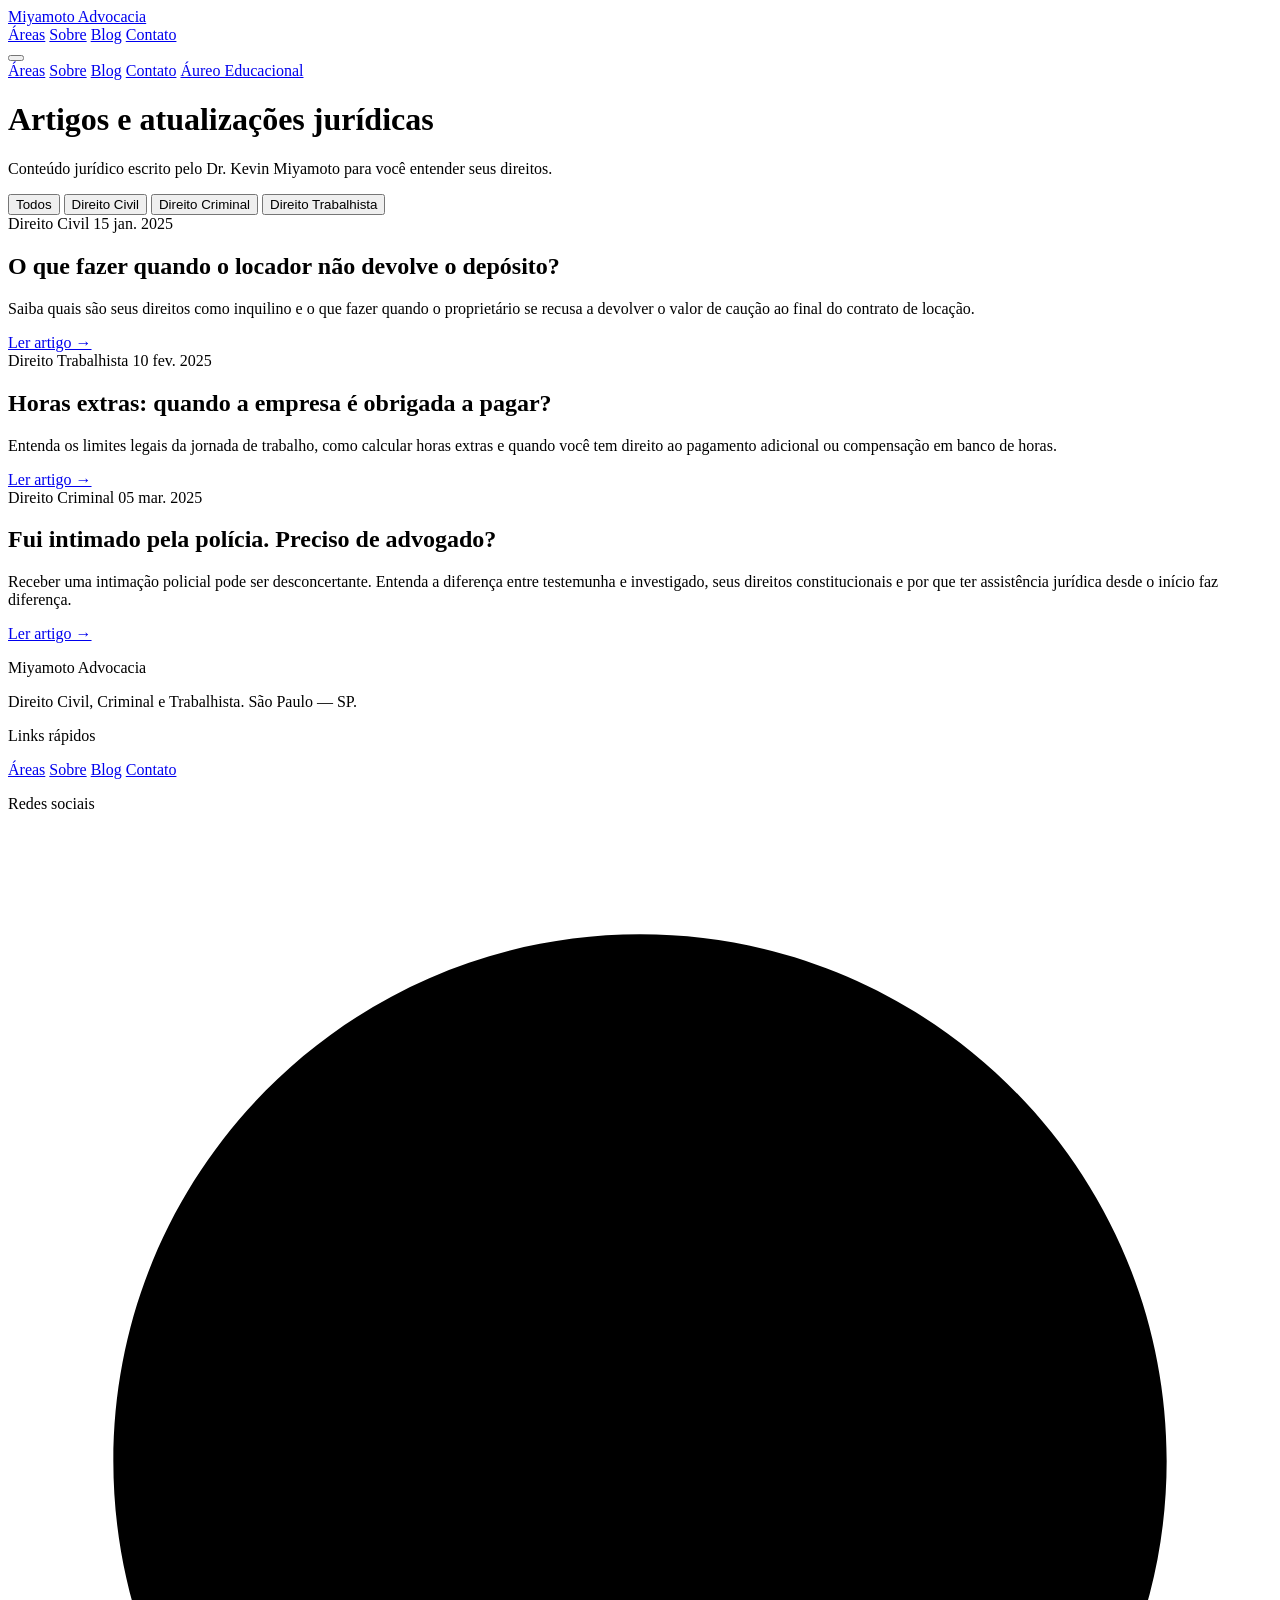
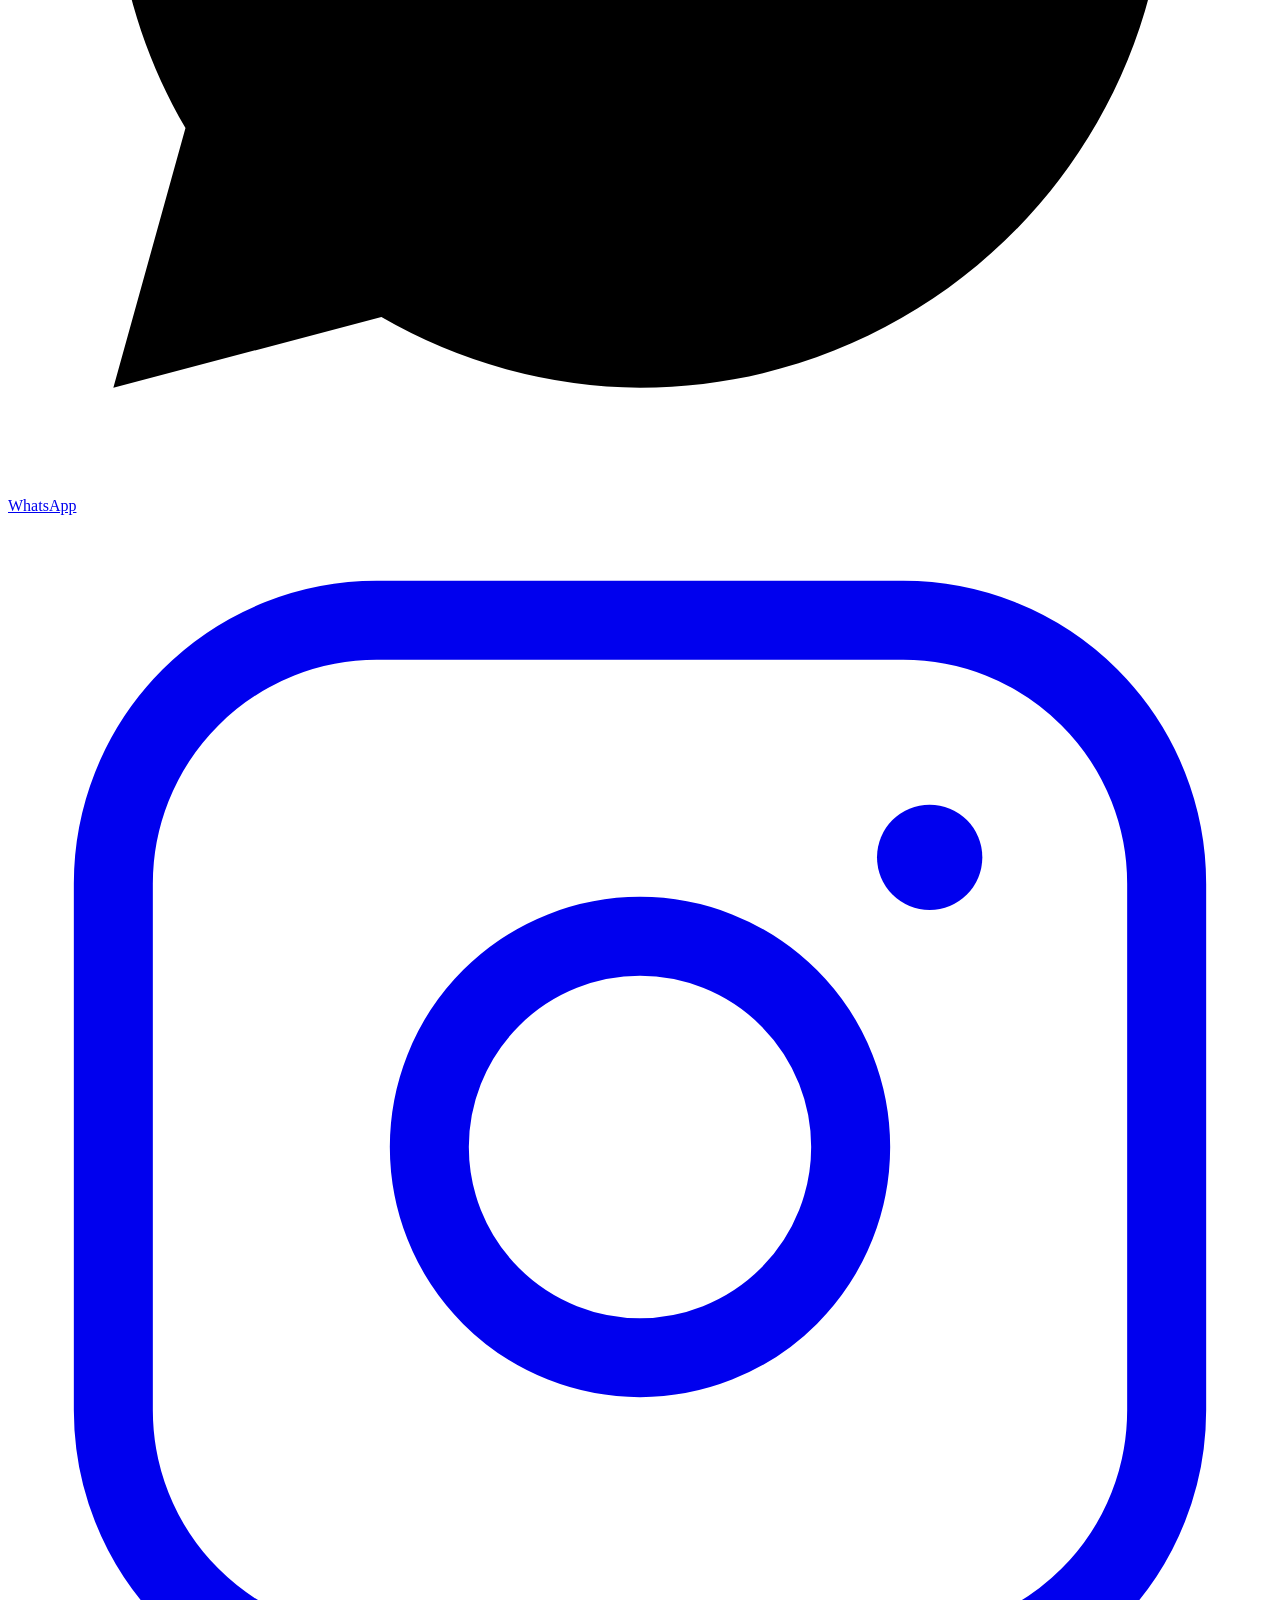
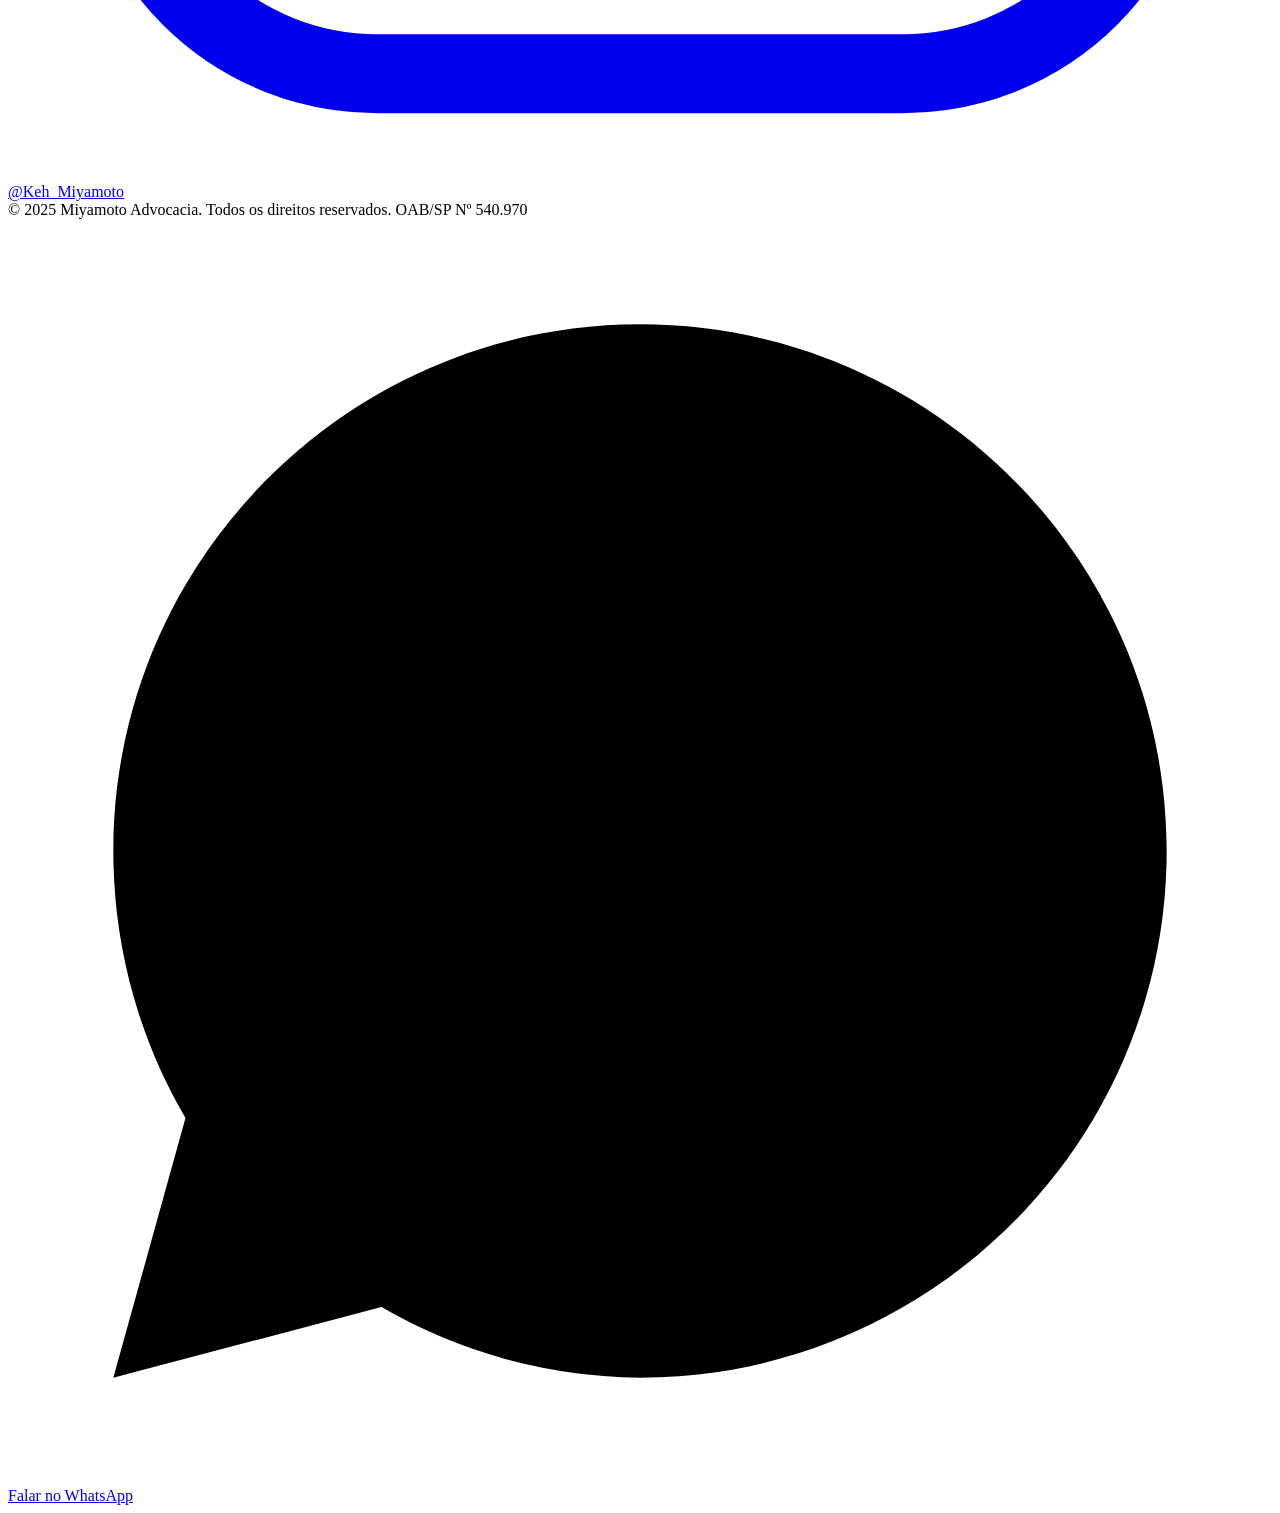
==== blog/index.html @ d42edb62 "Update index.html" ====
﻿<!DOCTYPE html>
<html lang="pt-BR">
<head>
  <meta charset="UTF-8">
  <meta name="viewport" content="width=device-width, initial-scale=1.0">
  <meta name="description" content="Artigos sobre Direito Civil, Criminal e Trabalhista escritos pelo Dr. Kevin Miyamoto.">
  <title>Blog Jurídico — Miyamoto Advocacia</title>
  <link href="https://fonts.googleapis.com/css2?family=Gloock&family=Work+Sans:wght@300;400;500&family=Poiret+One&display=swap" rel="stylesheet">
  <link rel="stylesheet" href="../css/reset.css">
  <link rel="stylesheet" href="../css/variables.css">
  <link rel="stylesheet" href="../css/base.css">
  <link rel="stylesheet" href="../css/advocacia.css">
</head>
<body>

  <nav class="nav" role="navigation" aria-label="Navegação principal">
    <div class="nav__inner">
      <a href="../index.html" class="nav__logo-text">Miyamoto Advocacia</a>
      <div class="nav__links" role="menubar">
        <a href="../index.html#areas"   class="nav__link">Áreas</a>
        <a href="../index.html#sobre"   class="nav__link">Sobre</a>
        <a href="index.html"           class="nav__link">Blog</a>
        <a href="../index.html#contato" class="nav__link">Contato</a>
      </div>
      <div class="nav__right">
        
        <button class="nav__burger" aria-label="Abrir menu" aria-expanded="false" aria-controls="mobile-menu">
          <span class="nav__burger-line"></span>
          <span class="nav__burger-line"></span>
          <span class="nav__burger-line"></span>
        </button>
      </div>
    </div>
  </nav>
  <div class="nav__mobile" id="mobile-menu">
    <a href="../index.html#areas"   class="nav__mobile-link">Áreas</a>
    <a href="../index.html#sobre"   class="nav__mobile-link">Sobre</a>
    <a href="index.html"           class="nav__mobile-link">Blog</a>
    <a href="../index.html#contato" class="nav__mobile-link">Contato</a>
    <a href="../aureo/index.html" class="btn-primary nav__mobile-cta">Áureo Educacional</a>
  </div>

  <div class="nav-spacer"></div>

  <div class="blog-page-hero">
    <div class="container">
      <h1 class="blog-page-hero__title">Artigos e atualizações jurídicas</h1>
      <p class="blog-page-hero__sub">Conteúdo jurídico escrito pelo Dr. Kevin Miyamoto para você entender seus direitos.</p>
    </div>
  </div>

  <section class="blog-page">
    <div class="container">
      <div class="blog-filters" role="group" aria-label="Filtrar artigos por área">
        <button class="blog-filter active" data-filter="todos" onclick="filterBlog(this,'todos')">Todos</button>
        <button class="blog-filter" data-filter="civil" onclick="filterBlog(this,'civil')">Direito Civil</button>
        <button class="blog-filter" data-filter="criminal" onclick="filterBlog(this,'criminal')">Direito Criminal</button>
        <button class="blog-filter" data-filter="trabalhista" onclick="filterBlog(this,'trabalhista')">Direito Trabalhista</button>
      </div>

      <div class="blog__grid" id="blog-grid">

        <article class="blog-card" data-category="civil">
          <div class="blog-card__meta">
            <span class="blog-card__tag">Direito Civil</span>
            <time class="blog-card__date" datetime="2025-01-15">15 jan. 2025</time>
          </div>
          <h2 class="blog-card__title">O que fazer quando o locador não devolve o depósito?</h2>
          <p class="blog-card__excerpt">Saiba quais são seus direitos como inquilino e o que fazer quando o proprietário se recusa a devolver o valor de caução ao final do contrato de locação.</p>
          <a href="artigo-modelo.html" class="blog-card__link">Ler artigo →</a>
        </article>

        <article class="blog-card" data-category="trabalhista">
          <div class="blog-card__meta">
            <span class="blog-card__tag">Direito Trabalhista</span>
            <time class="blog-card__date" datetime="2025-02-10">10 fev. 2025</time>
          </div>
          <h2 class="blog-card__title">Horas extras: quando a empresa é obrigada a pagar?</h2>
          <p class="blog-card__excerpt">Entenda os limites legais da jornada de trabalho, como calcular horas extras e quando você tem direito ao pagamento adicional ou compensação em banco de horas.</p>
          <a href="artigo-modelo.html" class="blog-card__link">Ler artigo →</a>
        </article>

        <article class="blog-card" data-category="criminal">
          <div class="blog-card__meta">
            <span class="blog-card__tag">Direito Criminal</span>
            <time class="blog-card__date" datetime="2025-03-05">05 mar. 2025</time>
          </div>
          <h2 class="blog-card__title">Fui intimado pela polícia. Preciso de advogado?</h2>
          <p class="blog-card__excerpt">Receber uma intimação policial pode ser desconcertante. Entenda a diferença entre testemunha e investigado, seus direitos constitucionais e por que ter assistência jurídica desde o início faz diferença.</p>
          <a href="artigo-modelo.html" class="blog-card__link">Ler artigo →</a>
        </article>

      </div>
    </div>
  </section>

  <footer class="footer">
    <div class="container">
      <div class="footer__inner">
        <div>
          <p class="footer__brand-name">Miyamoto Advocacia</p>
          <p class="footer__brand-desc">Direito Civil, Criminal e Trabalhista. São Paulo — SP.</p>
        </div>
        <div>
          <p class="footer__col-title">Links rápidos</p>
          <nav class="footer__links">
            <a href="../index.html#areas"   class="footer__link">Áreas</a>
            <a href="../index.html#sobre"   class="footer__link">Sobre</a>
            <a href="index.html"           class="footer__link">Blog</a>
            <a href="../index.html#contato" class="footer__link">Contato</a>
          </nav>
        </div>
        <div>
          <p class="footer__col-title">Redes sociais</p>
          <div class="footer__social">
            <a href="https://wa.me/5511966180656" class="footer__social-item" target="_blank" rel="noopener">
              <svg class="footer__social-icon" viewBox="0 0 24 24"><path d="M17.472 14.382c-.297-.149-1.758-.867-2.03-.967-.273-.099-.471-.148-.67.15-.197.297-.767.966-.94 1.164-.173.199-.347.223-.644.075-.297-.15-1.255-.463-2.39-1.475-.883-.788-1.48-1.761-1.653-2.059-.173-.297-.018-.458.13-.606.134-.133.298-.347.446-.52.149-.174.198-.298.298-.497.099-.198.05-.371-.025-.52-.075-.149-.669-1.612-.916-2.207-.242-.579-.487-.5-.669-.51-.173-.008-.371-.01-.57-.01-.198 0-.52.074-.792.372-.272.297-1.04 1.016-1.04 2.479 0 1.462 1.065 2.875 1.213 3.074.149.198 2.096 3.2 5.077 4.487.709.306 1.262.489 1.694.625.712.227 1.36.195 1.871.118.571-.085 1.758-.719 2.006-1.413.248-.694.248-1.289.173-1.413-.074-.124-.272-.198-.57-.347z"/><path d="M12 2C6.48 2 2 6.48 2 12c0 1.85.5 3.58 1.37 5.07L2 22l5.09-1.34A9.94 9.94 0 0012 22c5.52 0 10-4.48 10-10S17.52 2 12 2z"/></svg>
              WhatsApp
            </a>
            <a href="https://instagram.com/Keh_Miyamoto" class="footer__social-item" target="_blank" rel="noopener">
              <svg class="footer__social-icon" viewBox="0 0 24 24"><rect x="2" y="2" width="20" height="20" rx="5" fill="none" stroke="currentColor" stroke-width="1.5"/><circle cx="12" cy="12" r="4" fill="none" stroke="currentColor" stroke-width="1.5"/><circle cx="17.5" cy="6.5" r="1" fill="currentColor"/></svg>
              @Keh_Miyamoto
            </a>
          </div>
        </div>
      </div>
      <div class="footer__bottom">
        <span>© 2025 Miyamoto Advocacia. Todos os direitos reservados.</span>
        <span>OAB/SP Nº 540.970</span>
      </div>
    </div>
  </footer>

  <a href="https://wa.me/5511966180656" class="whatsapp-fab" target="_blank" rel="noopener" aria-label="Falar no WhatsApp">
    <svg viewBox="0 0 24 24"><path d="M17.472 14.382c-.297-.149-1.758-.867-2.03-.967-.273-.099-.471-.148-.67.15-.197.297-.767.966-.94 1.164-.173.199-.347.223-.644.075-.297-.15-1.255-.463-2.39-1.475-.883-.788-1.48-1.761-1.653-2.059-.173-.297-.018-.458.13-.606.134-.133.298-.347.446-.52.149-.174.198-.298.298-.497.099-.198.05-.371-.025-.52-.075-.149-.669-1.612-.916-2.207-.242-.579-.487-.5-.669-.51-.173-.008-.371-.01-.57-.01-.198 0-.52.074-.792.372-.272.297-1.04 1.016-1.04 2.479 0 1.462 1.065 2.875 1.213 3.074.149.198 2.096 3.2 5.077 4.487.709.306 1.262.489 1.694.625.712.227 1.36.195 1.871.118.571-.085 1.758-.719 2.006-1.413.248-.694.248-1.289.173-1.413-.074-.124-.272-.198-.57-.347z"/><path d="M12 2C6.48 2 2 6.48 2 12c0 1.85.5 3.58 1.37 5.07L2 22l5.09-1.34A9.94 9.94 0 0012 22c5.52 0 10-4.48 10-10S17.52 2 12 2z"/></svg>
    <span class="whatsapp-fab__tooltip">Falar no WhatsApp</span>
  </a>

  <script src="../js/nav.js"></script>
  <script src="../js/blog.js"></script>
</body>
</html>
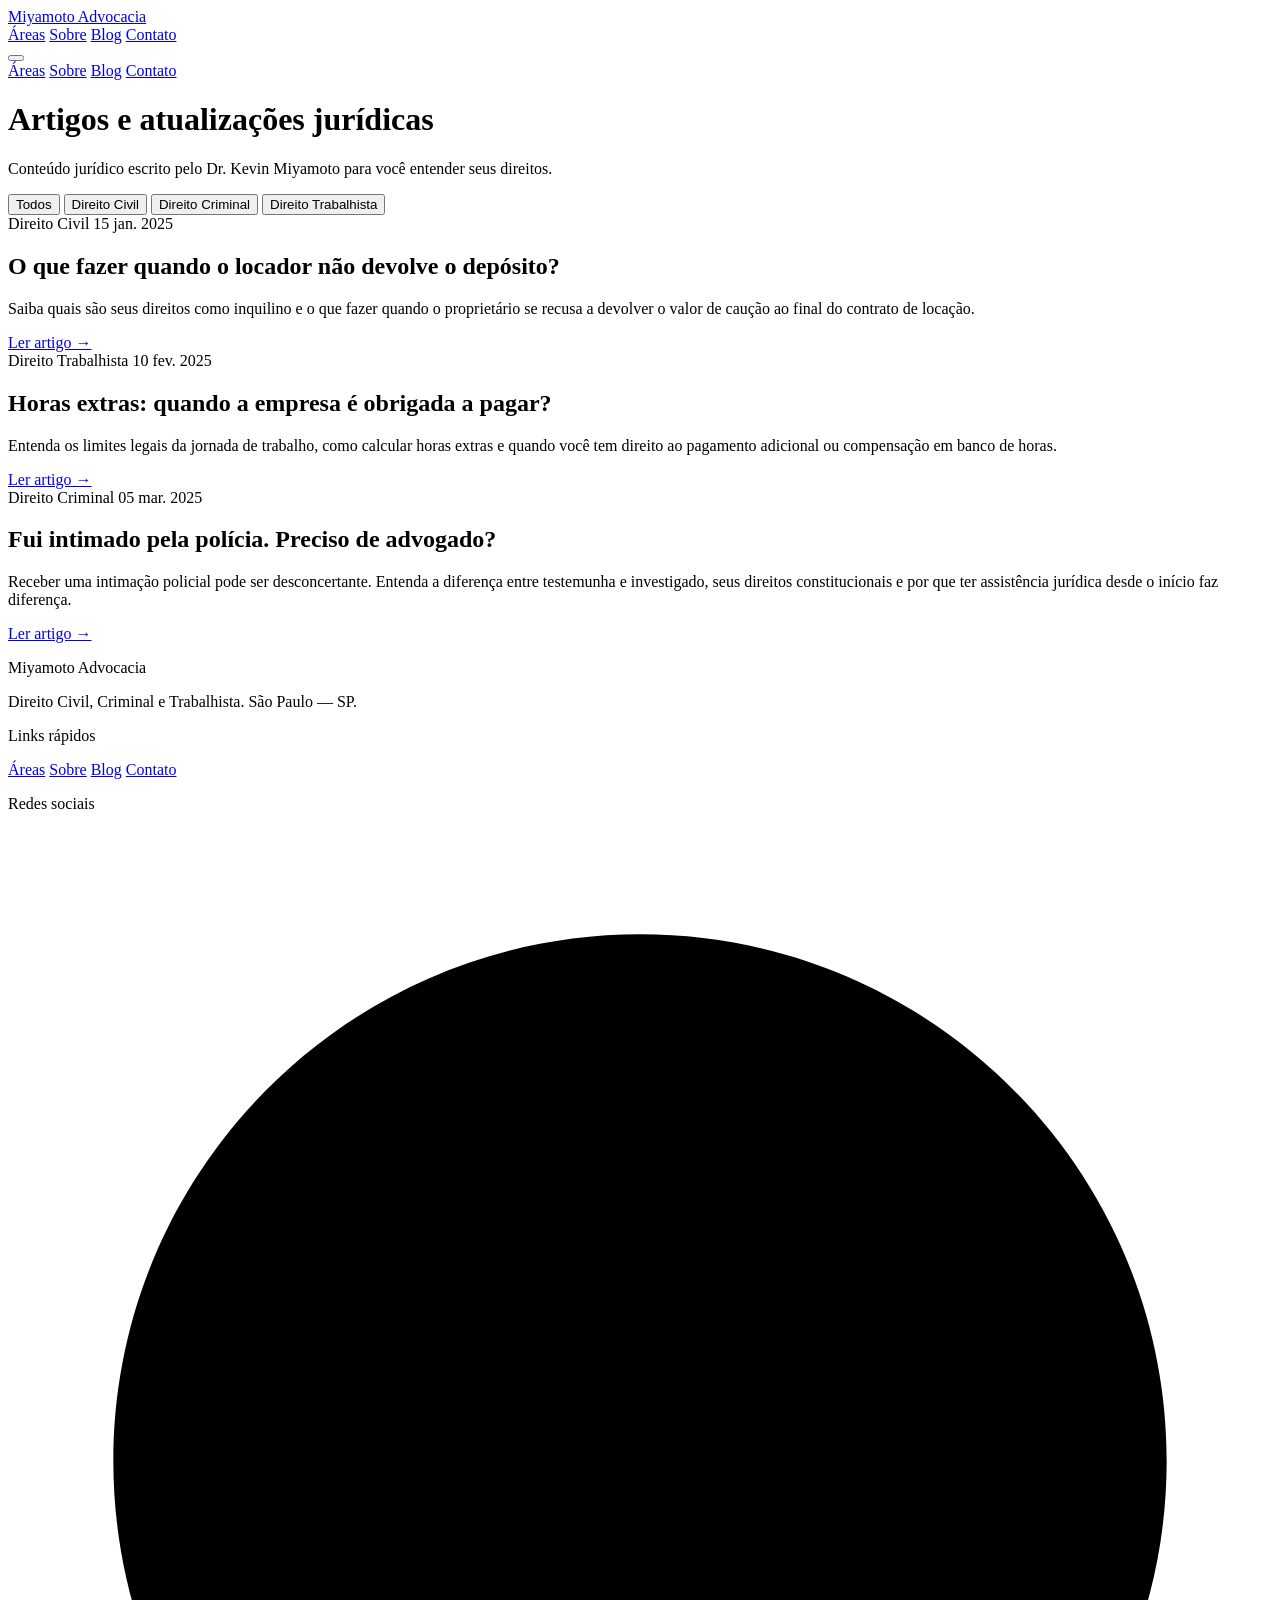
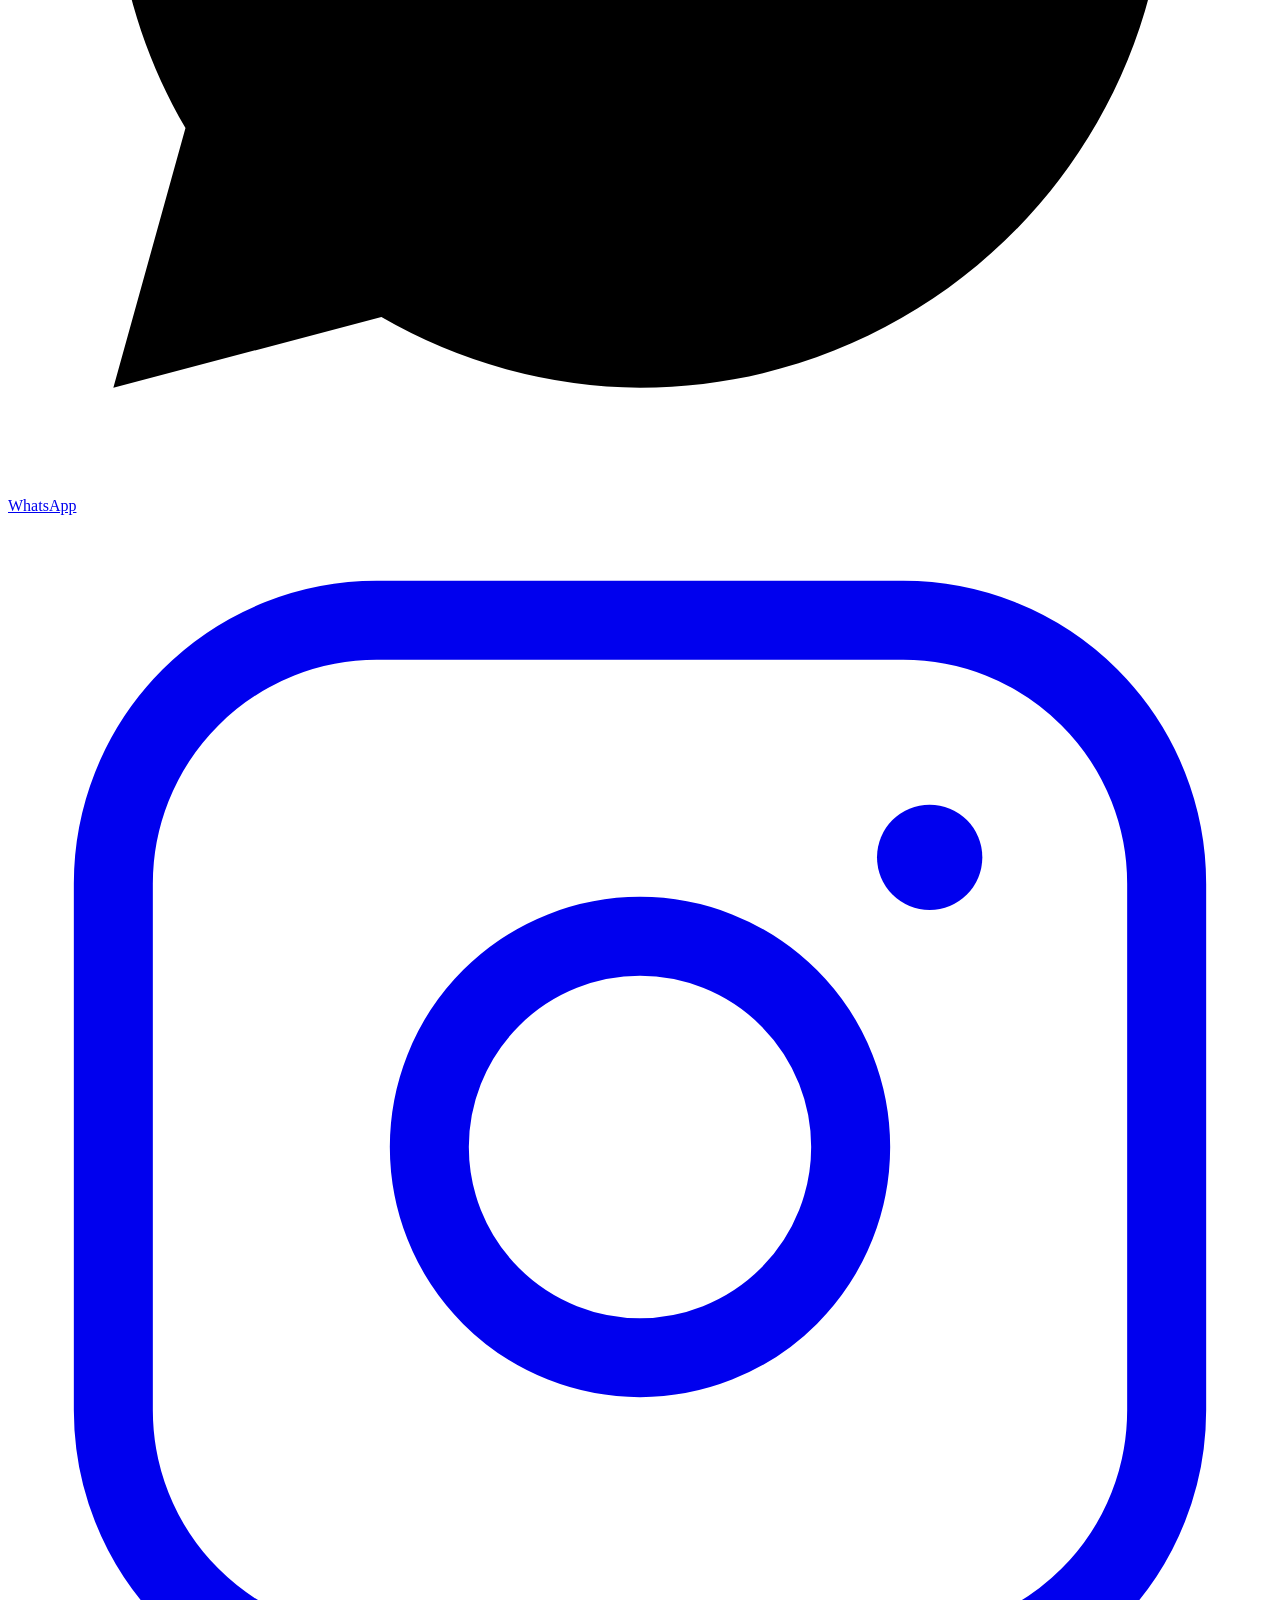
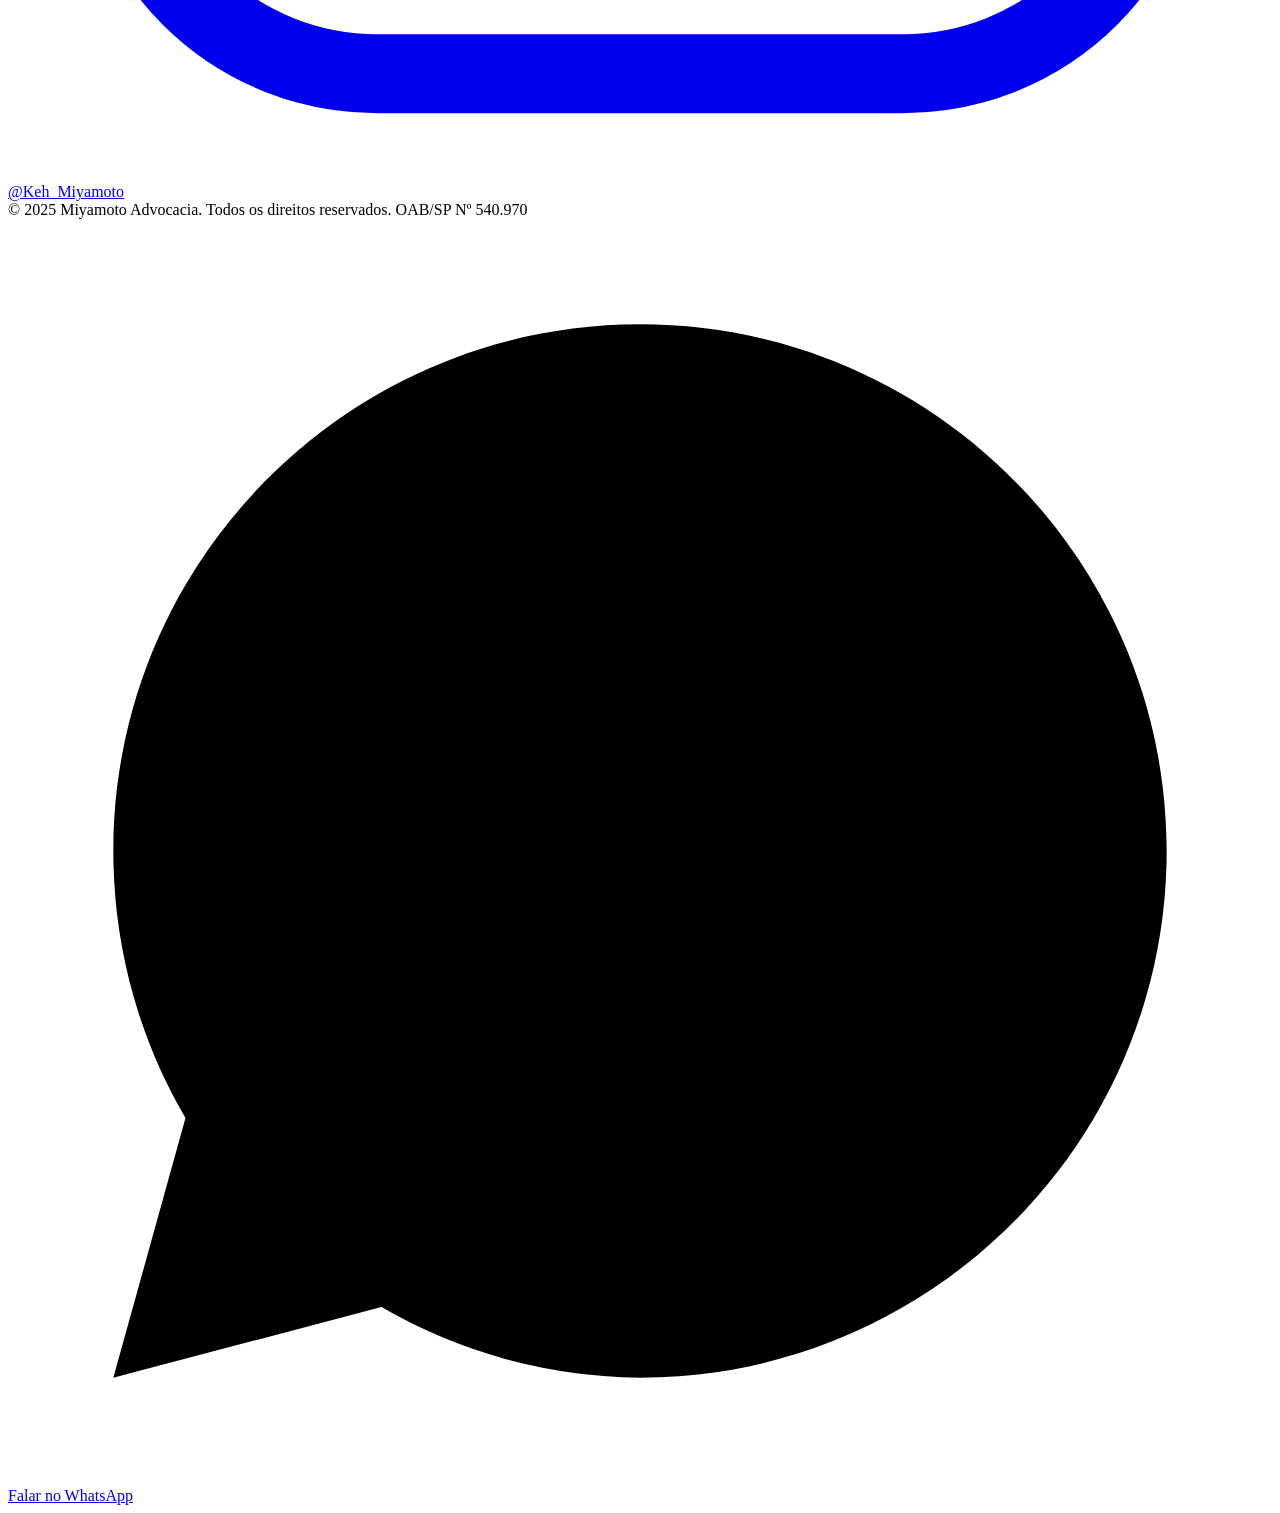
==== commit 698500dc: "Update index.html" ====
--- a/blog/index.html
+++ b/blog/index.html
@@ -37,7 +37,7 @@
     <a href="../index.html#sobre"   class="nav__mobile-link">Sobre</a>
     <a href="index.html"           class="nav__mobile-link">Blog</a>
     <a href="../index.html#contato" class="nav__mobile-link">Contato</a>
-    <a href="../aureo/index.html" class="btn-primary nav__mobile-cta">Áureo Educacional</a>
+    
   </div>
 
   <div class="nav-spacer"></div>
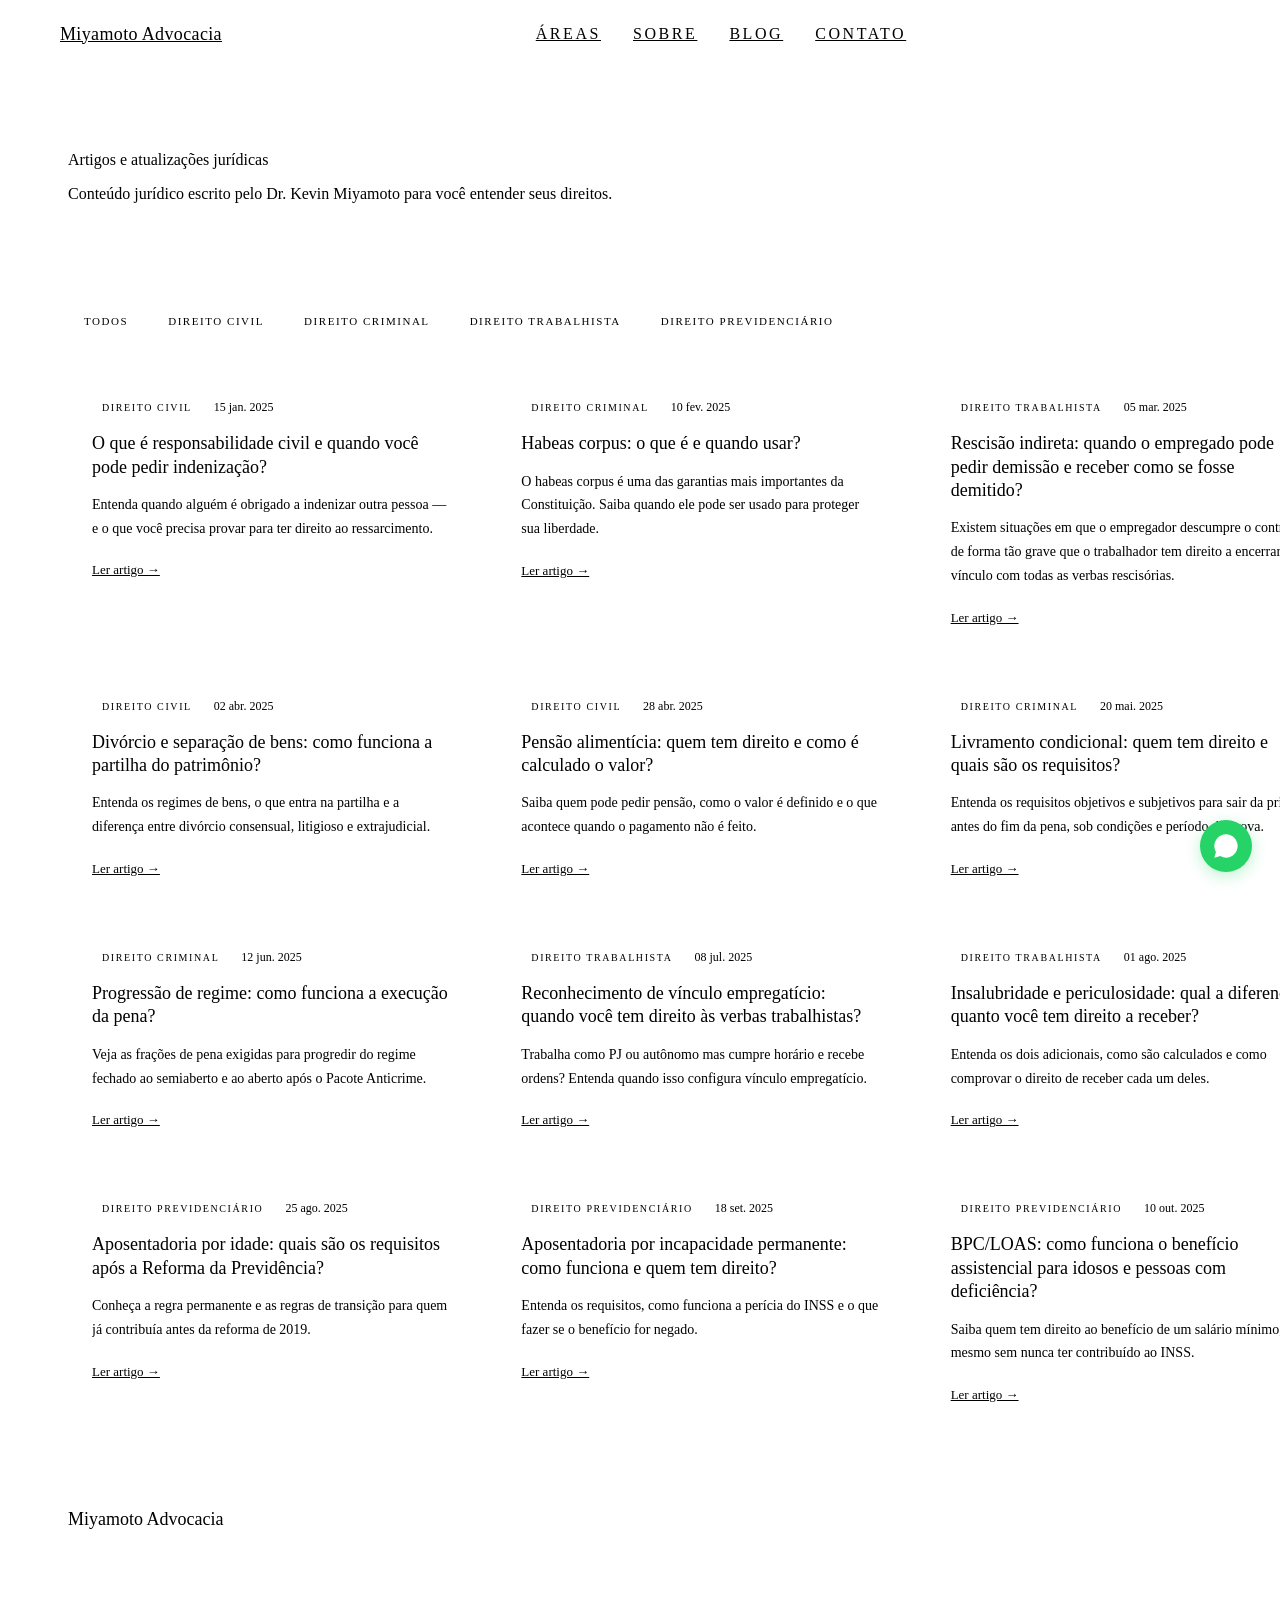
==== commit ff9c742d: "Adiciona Direito Previdenciário, 9 novos artigos, foto e ajustes de legibilidade Engrossa fontes de " ====
--- a/blog/index.html
+++ b/blog/index.html
@@ -3,7 +3,7 @@
 <head>
   <meta charset="UTF-8">
   <meta name="viewport" content="width=device-width, initial-scale=1.0">
-  <meta name="description" content="Artigos sobre Direito Civil, Criminal e Trabalhista escritos pelo Dr. Kevin Miyamoto.">
+  <meta name="description" content="Artigos sobre Direito Civil, Criminal, Trabalhista e Previdenciário escritos pelo Dr. Kevin Miyamoto.">
   <title>Blog Jurídico — Miyamoto Advocacia</title>
   <link href="https://fonts.googleapis.com/css2?family=Gloock&family=Work+Sans:wght@300;400;500&family=Poiret+One&display=swap" rel="stylesheet">
   <link rel="stylesheet" href="../css/reset.css">
@@ -56,6 +56,7 @@
         <button class="blog-filter" data-filter="civil" onclick="filterBlog(this,'civil')">Direito Civil</button>
         <button class="blog-filter" data-filter="criminal" onclick="filterBlog(this,'criminal')">Direito Criminal</button>
         <button class="blog-filter" data-filter="trabalhista" onclick="filterBlog(this,'trabalhista')">Direito Trabalhista</button>
+        <button class="blog-filter" data-filter="previdenciario" onclick="filterBlog(this,'previdenciario')">Direito Previdenciário</button>
       </div>
 
       <div class="blog__grid" id="blog-grid">
@@ -65,29 +66,119 @@
             <span class="blog-card__tag">Direito Civil</span>
             <time class="blog-card__date" datetime="2025-01-15">15 jan. 2025</time>
           </div>
-          <h2 class="blog-card__title">O que fazer quando o locador não devolve o depósito?</h2>
-          <p class="blog-card__excerpt">Saiba quais são seus direitos como inquilino e o que fazer quando o proprietário se recusa a devolver o valor de caução ao final do contrato de locação.</p>
-          <a href="artigo-modelo.html" class="blog-card__link">Ler artigo →</a>
+          <h2 class="blog-card__title">O que é responsabilidade civil e quando você pode pedir indenização?</h2>
+          <p class="blog-card__excerpt">Entenda quando alguém é obrigado a indenizar outra pessoa — e o que você precisa provar para ter direito ao ressarcimento.</p>
+          <a href="artigo-1.html" class="blog-card__link">Ler artigo →</a>
+        </article>
+
+        <article class="blog-card" data-category="criminal">
+          <div class="blog-card__meta">
+            <span class="blog-card__tag">Direito Criminal</span>
+            <time class="blog-card__date" datetime="2025-02-10">10 fev. 2025</time>
+          </div>
+          <h2 class="blog-card__title">Habeas corpus: o que é e quando usar?</h2>
+          <p class="blog-card__excerpt">O habeas corpus é uma das garantias mais importantes da Constituição. Saiba quando ele pode ser usado para proteger sua liberdade.</p>
+          <a href="artigo-2.html" class="blog-card__link">Ler artigo →</a>
         </article>
 
         <article class="blog-card" data-category="trabalhista">
           <div class="blog-card__meta">
             <span class="blog-card__tag">Direito Trabalhista</span>
-            <time class="blog-card__date" datetime="2025-02-10">10 fev. 2025</time>
-          </div>
-          <h2 class="blog-card__title">Horas extras: quando a empresa é obrigada a pagar?</h2>
-          <p class="blog-card__excerpt">Entenda os limites legais da jornada de trabalho, como calcular horas extras e quando você tem direito ao pagamento adicional ou compensação em banco de horas.</p>
-          <a href="artigo-modelo.html" class="blog-card__link">Ler artigo →</a>
+            <time class="blog-card__date" datetime="2025-03-05">05 mar. 2025</time>
+          </div>
+          <h2 class="blog-card__title">Rescisão indireta: quando o empregado pode pedir demissão e receber como se fosse demitido?</h2>
+          <p class="blog-card__excerpt">Existem situações em que o empregador descumpre o contrato de forma tão grave que o trabalhador tem direito a encerrar o vínculo com todas as verbas rescisórias.</p>
+          <a href="artigo-3.html" class="blog-card__link">Ler artigo →</a>
+        </article>
+
+        <article class="blog-card" data-category="civil">
+          <div class="blog-card__meta">
+            <span class="blog-card__tag">Direito Civil</span>
+            <time class="blog-card__date" datetime="2025-04-02">02 abr. 2025</time>
+          </div>
+          <h2 class="blog-card__title">Divórcio e separação de bens: como funciona a partilha do patrimônio?</h2>
+          <p class="blog-card__excerpt">Entenda os regimes de bens, o que entra na partilha e a diferença entre divórcio consensual, litigioso e extrajudicial.</p>
+          <a href="artigo-4.html" class="blog-card__link">Ler artigo →</a>
+        </article>
+
+        <article class="blog-card" data-category="civil">
+          <div class="blog-card__meta">
+            <span class="blog-card__tag">Direito Civil</span>
+            <time class="blog-card__date" datetime="2025-04-28">28 abr. 2025</time>
+          </div>
+          <h2 class="blog-card__title">Pensão alimentícia: quem tem direito e como é calculado o valor?</h2>
+          <p class="blog-card__excerpt">Saiba quem pode pedir pensão, como o valor é definido e o que acontece quando o pagamento não é feito.</p>
+          <a href="artigo-5.html" class="blog-card__link">Ler artigo →</a>
         </article>
 
         <article class="blog-card" data-category="criminal">
           <div class="blog-card__meta">
             <span class="blog-card__tag">Direito Criminal</span>
-            <time class="blog-card__date" datetime="2025-03-05">05 mar. 2025</time>
-          </div>
-          <h2 class="blog-card__title">Fui intimado pela polícia. Preciso de advogado?</h2>
-          <p class="blog-card__excerpt">Receber uma intimação policial pode ser desconcertante. Entenda a diferença entre testemunha e investigado, seus direitos constitucionais e por que ter assistência jurídica desde o início faz diferença.</p>
-          <a href="artigo-modelo.html" class="blog-card__link">Ler artigo →</a>
+            <time class="blog-card__date" datetime="2025-05-20">20 mai. 2025</time>
+          </div>
+          <h2 class="blog-card__title">Livramento condicional: quem tem direito e quais são os requisitos?</h2>
+          <p class="blog-card__excerpt">Entenda os requisitos objetivos e subjetivos para sair da prisão antes do fim da pena, sob condições e período de prova.</p>
+          <a href="artigo-6.html" class="blog-card__link">Ler artigo →</a>
+        </article>
+
+        <article class="blog-card" data-category="criminal">
+          <div class="blog-card__meta">
+            <span class="blog-card__tag">Direito Criminal</span>
+            <time class="blog-card__date" datetime="2025-06-12">12 jun. 2025</time>
+          </div>
+          <h2 class="blog-card__title">Progressão de regime: como funciona a execução da pena?</h2>
+          <p class="blog-card__excerpt">Veja as frações de pena exigidas para progredir do regime fechado ao semiaberto e ao aberto após o Pacote Anticrime.</p>
+          <a href="artigo-7.html" class="blog-card__link">Ler artigo →</a>
+        </article>
+
+        <article class="blog-card" data-category="trabalhista">
+          <div class="blog-card__meta">
+            <span class="blog-card__tag">Direito Trabalhista</span>
+            <time class="blog-card__date" datetime="2025-07-08">08 jul. 2025</time>
+          </div>
+          <h2 class="blog-card__title">Reconhecimento de vínculo empregatício: quando você tem direito às verbas trabalhistas?</h2>
+          <p class="blog-card__excerpt">Trabalha como PJ ou autônomo mas cumpre horário e recebe ordens? Entenda quando isso configura vínculo empregatício.</p>
+          <a href="artigo-8.html" class="blog-card__link">Ler artigo →</a>
+        </article>
+
+        <article class="blog-card" data-category="trabalhista">
+          <div class="blog-card__meta">
+            <span class="blog-card__tag">Direito Trabalhista</span>
+            <time class="blog-card__date" datetime="2025-08-01">01 ago. 2025</time>
+          </div>
+          <h2 class="blog-card__title">Insalubridade e periculosidade: qual a diferença e quanto você tem direito a receber?</h2>
+          <p class="blog-card__excerpt">Entenda os dois adicionais, como são calculados e como comprovar o direito de receber cada um deles.</p>
+          <a href="artigo-9.html" class="blog-card__link">Ler artigo →</a>
+        </article>
+
+        <article class="blog-card" data-category="previdenciario">
+          <div class="blog-card__meta">
+            <span class="blog-card__tag">Direito Previdenciário</span>
+            <time class="blog-card__date" datetime="2025-08-25">25 ago. 2025</time>
+          </div>
+          <h2 class="blog-card__title">Aposentadoria por idade: quais são os requisitos após a Reforma da Previdência?</h2>
+          <p class="blog-card__excerpt">Conheça a regra permanente e as regras de transição para quem já contribuía antes da reforma de 2019.</p>
+          <a href="artigo-10.html" class="blog-card__link">Ler artigo →</a>
+        </article>
+
+        <article class="blog-card" data-category="previdenciario">
+          <div class="blog-card__meta">
+            <span class="blog-card__tag">Direito Previdenciário</span>
+            <time class="blog-card__date" datetime="2025-09-18">18 set. 2025</time>
+          </div>
+          <h2 class="blog-card__title">Aposentadoria por incapacidade permanente: como funciona e quem tem direito?</h2>
+          <p class="blog-card__excerpt">Entenda os requisitos, como funciona a perícia do INSS e o que fazer se o benefício for negado.</p>
+          <a href="artigo-11.html" class="blog-card__link">Ler artigo →</a>
+        </article>
+
+        <article class="blog-card" data-category="previdenciario">
+          <div class="blog-card__meta">
+            <span class="blog-card__tag">Direito Previdenciário</span>
+            <time class="blog-card__date" datetime="2025-10-10">10 out. 2025</time>
+          </div>
+          <h2 class="blog-card__title">BPC/LOAS: como funciona o benefício assistencial para idosos e pessoas com deficiência?</h2>
+          <p class="blog-card__excerpt">Saiba quem tem direito ao benefício de um salário mínimo, mesmo sem nunca ter contribuído ao INSS.</p>
+          <a href="artigo-12.html" class="blog-card__link">Ler artigo →</a>
         </article>
 
       </div>
@@ -99,7 +190,7 @@
       <div class="footer__inner">
         <div>
           <p class="footer__brand-name">Miyamoto Advocacia</p>
-          <p class="footer__brand-desc">Direito Civil, Criminal e Trabalhista. São Paulo — SP.</p>
+          <p class="footer__brand-desc">Direito Civil, Criminal, Trabalhista e Previdenciário. São Paulo — SP.</p>
         </div>
         <div>
           <p class="footer__col-title">Links rápidos</p>
--- a/css/advocacia.css
+++ b/css/advocacia.css
@@ -0,0 +1,465 @@
+﻿/* ════════════════════════════════════════════════
+   MIYAMOTO ADVOCACIA — Estilos exclusivos
+   ════════════════════════════════════════════════ */
+
+body {
+  color: var(--adv-text);
+  background-color: var(--adv-bg);
+}
+
+/* NAVEGAÇÃO */
+.nav {
+  position: fixed; top: 0; left: 0; right: 0; z-index: 100;
+  background: var(--adv-bg-alt);
+  border-bottom: 1px solid var(--adv-border);
+  height: 68px; display: flex; align-items: center;
+}
+.nav__inner {
+  display: flex; align-items: center; justify-content: space-between;
+  width: 100%; max-width: var(--container-max); margin: 0 auto; padding: 0 20px;
+}
+@media (min-width: 768px)  { .nav__inner { padding: 0 40px; } }
+@media (min-width: 1280px) { .nav__inner { padding: 0 60px; } }
+
+.nav__logo-text {
+  font-family: var(--font-display); font-size: 18px;
+  color: var(--adv-text); letter-spacing: 0.02em;
+}
+.nav__links { display: none; align-items: center; gap: 32px; }
+@media (min-width: 768px) { .nav__links { display: flex; } }
+
+.nav__link {
+  font-family: var(--font-ui); font-weight: 500;
+  font-size: var(--text-label); letter-spacing: 0.16em; text-transform: uppercase;
+  color: var(--adv-text-muted); transition: color var(--transition);
+}
+.nav__link:hover { color: var(--gold); }
+
+.nav__right { display: flex; align-items: center; gap: 20px; }
+
+.nav__aureo-btn {
+  display: none; font-family: var(--font-ui); font-weight: 500;
+  font-size: 11px; letter-spacing: 0.14em; text-transform: uppercase;
+  color: var(--navy-primary); background: var(--gold);
+  padding: 10px 20px; border-radius: 0; transition: background var(--transition);
+}
+@media (min-width: 768px) { .nav__aureo-btn { display: inline-block; } }
+.nav__aureo-btn:hover { background: var(--gold-light); }
+
+.nav__burger {
+  display: flex; flex-direction: column; gap: 5px; padding: 8px;
+  cursor: pointer; z-index: 101; min-width: 44px; min-height: 44px; justify-content: center;
+}
+@media (min-width: 768px) { .nav__burger { display: none; } }
+
+.nav__burger-line {
+  display: block; width: 24px; height: 1px; background: var(--gold);
+  transition: transform var(--transition), opacity var(--transition);
+}
+.nav__burger.open .nav__burger-line:nth-child(1) { transform: translateY(6px) rotate(45deg); }
+.nav__burger.open .nav__burger-line:nth-child(2) { opacity: 0; }
+.nav__burger.open .nav__burger-line:nth-child(3) { transform: translateY(-6px) rotate(-45deg); }
+
+.nav__mobile {
+  display: none; position: fixed; inset: 0; z-index: 99;
+  background: var(--adv-bg-alt); flex-direction: column;
+  align-items: center; justify-content: center; gap: 40px;
+}
+.nav__mobile.open { display: flex; }
+.nav__mobile-link {
+  font-family: var(--font-display); font-size: 28px;
+  color: var(--adv-text); transition: color var(--transition);
+}
+.nav__mobile-link:hover { color: var(--gold); }
+
+.nav-spacer { height: 68px; }
+
+/* ORNAMENTOS */
+.rule-trio { display: flex; flex-direction: column; gap: 7px; width: 180px; }
+.rule-trio span:nth-child(1),
+.rule-trio span:nth-child(3) { display: block; height: 1px; background: var(--gold); }
+.rule-trio span:nth-child(2) { display: block; height: 1px; background: var(--gold-pale); opacity: 0.4; }
+.rule-trio--sm { width: 120px; }
+
+.diamond {
+  display: inline-block; width: 7px; height: 7px;
+  background: var(--gold); transform: rotate(45deg); flex-shrink: 0;
+}
+
+/* STARFIELD */
+.starfield { position: relative; }
+.starfield::before {
+  content: ''; position: absolute; inset: 0; pointer-events: none; z-index: 0;
+  background-image:
+    radial-gradient(1px 1px at 8% 12%, rgba(245,230,184,0.5) 0%, transparent 100%),
+    radial-gradient(1px 1px at 23% 57%, rgba(245,230,184,0.3) 0%, transparent 100%),
+    radial-gradient(2px 2px at 39% 27%, rgba(245,230,184,0.4) 0%, transparent 100%),
+    radial-gradient(1px 1px at 53% 79%, rgba(245,230,184,0.3) 0%, transparent 100%),
+    radial-gradient(1px 1px at 69% 17%, rgba(245,230,184,0.5) 0%, transparent 100%),
+    radial-gradient(2px 2px at 84% 51%, rgba(245,230,184,0.3) 0%, transparent 100%),
+    radial-gradient(1px 1px at 14% 83%, rgba(245,230,184,0.4) 0%, transparent 100%),
+    radial-gradient(1px 1px at 92% 8%,  rgba(245,230,184,0.3) 0%, transparent 100%),
+    radial-gradient(1px 1px at 48% 44%, rgba(245,230,184,0.2) 0%, transparent 100%),
+    radial-gradient(2px 2px at 32% 68%, rgba(245,230,184,0.35) 0%, transparent 100%);
+}
+
+/* BOTOES */
+.btn-primary {
+  font-family: var(--font-ui); font-weight: 500; font-size: 12px;
+  letter-spacing: 0.16em; text-transform: uppercase;
+  color: var(--navy-primary); background: var(--gold);
+  padding: 14px 32px; border-radius: 0; border: none;
+  cursor: pointer; display: inline-block; min-height: 44px;
+  transition: background var(--transition);
+}
+.btn-primary:hover { background: var(--gold-light); }
+
+.btn-secondary {
+  font-family: var(--font-ui); font-weight: 500; font-size: 12px;
+  letter-spacing: 0.16em; text-transform: uppercase;
+  color: var(--adv-text); background: transparent;
+  border: 1px solid var(--adv-text); padding: 13px 31px;
+  border-radius: 0; cursor: pointer; display: inline-block; min-height: 44px;
+  transition: border-color var(--transition), color var(--transition);
+}
+.btn-secondary:hover { border-color: var(--gold); color: var(--gold); }
+
+.btn-secondary--gold { color: var(--gold); border-color: var(--gold); }
+.btn-secondary--gold:hover { background: rgba(200,168,75,0.08); }
+
+.btn-outline-white {
+  font-family: var(--font-ui); font-weight: 500; font-size: 12px;
+  letter-spacing: 0.16em; text-transform: uppercase;
+  color: var(--white); background: transparent;
+  border: 1px solid rgba(255,255,255,0.5); padding: 13px 31px;
+  border-radius: 0; cursor: pointer; display: inline-block; min-height: 44px;
+  transition: border-color var(--transition);
+}
+.btn-outline-white:hover { border-color: var(--white); }
+
+@media (max-width: 479px) {
+  .btn-primary, .btn-secondary, .btn-outline-white, .btn-secondary--gold {
+    width: 100%; text-align: center;
+  }
+}
+
+/* FORMULARIO */
+.form-group { margin-bottom: 20px; }
+.form-label {
+  display: block; font-family: var(--font-ui); font-weight: 500;
+  font-size: 10px; letter-spacing: 0.18em; text-transform: uppercase;
+  color: var(--adv-text-muted); margin-bottom: 8px;
+}
+.form-input, .form-textarea, .form-select {
+  width: 100%; background: var(--adv-bg); border: 1px solid var(--adv-border);
+  border-radius: 0; padding: 12px 16px; color: var(--adv-text);
+  font-family: var(--font-ui); font-weight: 400; font-size: 15px;
+  transition: border-color var(--transition); min-height: 44px;
+  -webkit-appearance: none; appearance: none;
+}
+.form-input:focus, .form-textarea:focus, .form-select:focus {
+  border-color: var(--gold); outline: none;
+}
+.form-textarea { min-height: 140px; resize: vertical; }
+.form-select {
+  background-image: url("data:image/svg+xml,%3Csvg xmlns='http://www.w3.org/2000/svg' width='12' height='8' viewBox='0 0 12 8'%3E%3Cpath d='M1 1l5 5 5-5' stroke='%234A6070' stroke-width='1.5' fill='none'/%3E%3C/svg%3E");
+  background-repeat: no-repeat; background-position: right 16px center;
+  padding-right: 40px; cursor: pointer;
+}
+.form-error { font-size: 12px; color: #c0392b; margin-top: 6px; display: none; }
+.form-error.visible { display: block; }
+.form-success {
+  display: none; padding: 20px 24px; border: 1px solid var(--adv-border-dark);
+  background: var(--adv-bg-alt); color: var(--adv-text);
+  font-family: var(--font-display); font-size: 18px; text-align: center; margin-top: 24px;
+}
+.form-success.visible { display: block; }
+
+/* LAYOUT */
+section { padding: var(--section-gap) 0; }
+.container {
+  width: 100%; max-width: var(--container-max); margin: 0 auto; padding: 0 20px;
+}
+@media (min-width: 768px)  { .container { padding: 0 40px; } }
+@media (min-width: 1280px) { .container { padding: 0 60px; } }
+
+h1, h2, h3 { font-family: var(--font-display); font-weight: 400; line-height: 1.15; }
+
+.section-eyebrow {
+  font-family: var(--font-ui); font-weight: 500; font-size: 10px;
+  letter-spacing: 0.24em; text-transform: uppercase;
+  color: var(--adv-text-muted); margin-bottom: 12px;
+}
+.section-eyebrow--gold { color: var(--gold); }
+
+/* HERO */
+.hero {
+  min-height: 100vh; background: var(--adv-bg-dark);
+  display: flex; align-items: center; justify-content: center;
+  text-align: center; padding: 100px 20px 80px; overflow: hidden;
+}
+.hero__inner {
+  position: relative; z-index: 1; display: flex; flex-direction: column;
+  align-items: center; max-width: 800px; margin: 0 auto;
+}
+.hero__label {
+  font-family: var(--font-elegant); font-size: 13px; color: var(--gold);
+  letter-spacing: 0.22em; text-transform: uppercase; margin-bottom: 24px;
+}
+.hero__title {
+  font-family: var(--font-display); font-weight: 400; font-size: var(--text-hero);
+  color: var(--white); line-height: 1.05; margin-bottom: 24px;
+}
+.hero__rule { margin: 0 auto 20px; }
+.hero__subtitle {
+  font-family: var(--font-elegant); font-size: var(--text-tagline);
+  color: var(--gold-pale); letter-spacing: 0.1em; margin-bottom: 32px;
+}
+.hero__body {
+  font-size: 16px; font-weight: 400; color: rgba(255,255,255,0.75);
+  max-width: 560px; line-height: 1.75; margin-bottom: 40px;
+}
+.hero__actions {
+  display: flex; flex-wrap: wrap; gap: 16px;
+  justify-content: center; margin-bottom: 40px;
+}
+.hero__arrow {
+  display: flex; flex-direction: column; align-items: center; gap: 6px;
+  cursor: pointer; color: var(--gold); background: none; border: none;
+  animation: arrowBounce 1.5s ease-in-out infinite;
+}
+.hero__arrow svg { width: 24px; height: 24px; fill: none; stroke: currentColor; stroke-width: 2; }
+@keyframes arrowBounce {
+  0%, 100% { transform: translateY(0); }
+  50% { transform: translateY(6px); }
+}
+
+/* AREAS */
+#areas { background: var(--adv-bg); }
+.areas__header { margin-bottom: 48px; }
+.areas__title { font-size: var(--text-h2); color: var(--adv-text); margin-bottom: 16px; }
+.areas__subtitle { font-weight: 400; font-size: 16px; color: var(--adv-text-muted); }
+.areas__grid { display: grid; grid-template-columns: 1fr; gap: 24px; }
+@media (min-width: 768px) { .areas__grid { grid-template-columns: repeat(3, 1fr); } }
+
+.area-card {
+  background: var(--adv-bg-alt); border: 1px solid var(--adv-border);
+  border-top: 4px solid var(--gold); padding: 32px 28px;
+  transition: border-color var(--transition);
+}
+.area-card:hover { border-color: rgba(200,168,75,0.5); border-top-color: var(--gold); }
+.area-card__icon { width: 36px; height: 36px; margin-bottom: 20px; fill: var(--gold); }
+.area-card__title { font-size: var(--text-h3); color: var(--adv-text); margin-bottom: 16px; }
+.area-card__body { font-weight: 400; font-size: 15px; color: var(--adv-text-muted); line-height: 1.7; margin-bottom: 24px; }
+.area-card__link {
+  font-family: var(--font-ui); font-weight: 500; font-size: 13px;
+  color: var(--gold); transition: opacity var(--transition);
+}
+.area-card__link:hover { opacity: 0.7; }
+
+/* SOBRE */
+#sobre { background: var(--adv-bg-alt); border-top: 1px solid var(--adv-border); }
+.sobre__grid {
+  display: grid; grid-template-columns: 1fr; gap: 56px; align-items: start;
+}
+@media (min-width: 768px) { .sobre__grid { grid-template-columns: 1fr 1fr; align-items: center; } }
+
+.sobre__photo {
+  border: 1px solid var(--gold); background: var(--adv-bg); min-height: 400px;
+  display: flex; align-items: center; justify-content: center;
+  color: var(--adv-text-muted); font-size: 13px; text-align: center;
+  padding: 20px; line-height: 1.6;
+}
+.sobre__photo img { width: 100%; height: 100%; object-fit: cover; }
+
+.sobre__eyebrow { margin-bottom: 12px; }
+.sobre__name { font-size: var(--text-h2); color: var(--adv-text); margin-bottom: 20px; }
+.sobre__rule { margin-bottom: 24px; }
+.sobre__text { font-weight: 400; font-size: 15px; color: var(--adv-text-muted); line-height: 1.8; margin-bottom: 16px; }
+.sobre__oab {
+  display: inline-block; font-family: var(--font-ui); font-weight: 500;
+  font-size: 11px; letter-spacing: 0.14em; text-transform: uppercase;
+  border: 1px solid var(--gold); padding: 6px 14px; color: var(--gold); margin-bottom: 28px;
+}
+.sobre__cta { margin-top: 4px; }
+
+/* BLOG */
+#blog { background: var(--adv-bg); border-top: 1px solid var(--adv-border); }
+.blog__header { margin-bottom: 48px; }
+.blog__title { font-size: var(--text-h2); color: var(--adv-text); margin-bottom: 16px; }
+.blog__subtitle { font-weight: 400; font-size: 16px; color: var(--adv-text-muted); }
+.blog__grid { display: grid; grid-template-columns: 1fr; gap: 24px; }
+@media (min-width: 768px) { .blog__grid { grid-template-columns: repeat(3, 1fr); } }
+
+.blog-card {
+  background: var(--adv-bg-alt); border: 1px solid var(--adv-border);
+  border-left: 3px solid var(--gold); padding: 24px;
+  transition: border-color var(--transition);
+}
+.blog-card:hover { border-color: rgba(200,168,75,0.4); border-left-color: var(--gold); }
+.blog-card__meta { display: flex; gap: 12px; align-items: center; margin-bottom: 16px; flex-wrap: wrap; }
+.blog-card__tag {
+  font-family: var(--font-ui); font-weight: 500; font-size: 10px;
+  letter-spacing: 0.16em; text-transform: uppercase;
+  background: var(--adv-bg); border: 1px solid var(--adv-border);
+  padding: 3px 10px; color: var(--gold);
+}
+.blog-card__date { font-weight: 300; font-size: 12px; color: var(--adv-text-muted); }
+.blog-card__title { font-size: 18px; color: var(--adv-text); margin-bottom: 12px; line-height: 1.3; }
+.blog-card__excerpt {
+  font-weight: 400; font-size: 14px; color: var(--adv-text-muted); line-height: 1.7; margin-bottom: 20px;
+  display: -webkit-box; -webkit-line-clamp: 3; -webkit-box-orient: vertical; overflow: hidden;
+}
+.blog-card__link {
+  font-family: var(--font-ui); font-weight: 500; font-size: 13px;
+  color: var(--gold); transition: opacity var(--transition);
+}
+.blog-card__link:hover { opacity: 0.7; }
+.blog__footer { margin-top: 48px; text-align: center; }
+
+/* CONTATO */
+#contato { background: var(--adv-bg-dark); position: relative; }
+.contato__grid {
+  display: grid; grid-template-columns: 1fr; gap: 56px; align-items: start;
+  position: relative; z-index: 1;
+}
+@media (min-width: 768px) { .contato__grid { grid-template-columns: 1fr 1fr; } }
+
+.contato__eyebrow { color: var(--gold); margin-bottom: 12px; }
+.contato__title { font-size: var(--text-h2); color: var(--white); margin-bottom: 16px; }
+.contato__body { font-weight: 400; font-size: 16px; color: rgba(255,255,255,0.7); margin-bottom: 32px; line-height: 1.7; }
+.contato__items { display: flex; flex-direction: column; gap: 20px; }
+.contato__item { display: flex; align-items: flex-start; gap: 12px; }
+.contato__icon { width: 20px; height: 20px; fill: var(--gold); flex-shrink: 0; margin-top: 2px; }
+.contato__item-label {
+  font-family: var(--font-ui); font-weight: 500; font-size: 10px;
+  letter-spacing: 0.18em; text-transform: uppercase; color: rgba(255,255,255,0.4); margin-bottom: 4px;
+}
+.contato__item-value { font-size: 15px; color: rgba(255,255,255,0.8); transition: color var(--transition); }
+.contato__item-value:hover { color: var(--gold); }
+.contato__sep { height: 1px; background: var(--adv-border-dark); margin: 28px 0; }
+.contato__note { font-weight: 300; font-size: 13px; color: rgba(255,255,255,0.4); }
+
+.contato__form-wrap {
+  background: var(--navy-secondary); border: 1px solid var(--adv-border-dark); padding: 32px;
+}
+.contato__form-wrap .form-input,
+.contato__form-wrap .form-textarea,
+.contato__form-wrap .form-select {
+  background: var(--navy-primary); border-color: var(--adv-border-dark); color: var(--white);
+}
+.contato__form-wrap .form-label { color: rgba(255,255,255,0.4); }
+.contato__form-wrap .form-select {
+  background-color: var(--navy-primary);
+  background-image: url("data:image/svg+xml,%3Csvg xmlns='http://www.w3.org/2000/svg' width='12' height='8' viewBox='0 0 12 8'%3E%3Cpath d='M1 1l5 5 5-5' stroke='%234A6898' stroke-width='1.5' fill='none'/%3E%3C/svg%3E");
+  background-repeat: no-repeat; background-position: right 16px center; padding-right: 40px;
+}
+.contato__form-wrap .form-select option { background: var(--navy-primary); }
+.contato__form-wrap .form-success {
+  background: var(--navy-secondary); border-color: var(--gold);
+  color: var(--white); font-family: var(--font-display);
+}
+
+/* RODAPE */
+.footer {
+  background: var(--navy-deep); border-top: 1px solid var(--border-navy); padding: 64px 0 40px;
+}
+.footer__inner { display: grid; grid-template-columns: 1fr; gap: 48px; }
+@media (min-width: 768px) { .footer__inner { grid-template-columns: 2fr 1fr 1fr; gap: 60px; } }
+.footer__brand-name { font-family: var(--font-display); font-size: 18px; color: var(--white); margin-bottom: 12px; }
+.footer__brand-desc { font-size: 13px; font-weight: 400; color: rgba(255,255,255,0.4); line-height: 1.6; max-width: 280px; }
+.footer__col-title {
+  font-family: var(--font-ui); font-weight: 500; font-size: 10px;
+  letter-spacing: 0.24em; text-transform: uppercase;
+  color: rgba(255,255,255,0.3); margin-bottom: 20px;
+}
+.footer__links { display: flex; flex-direction: column; gap: 12px; }
+.footer__link {
+  font-family: var(--font-ui); font-weight: 500; font-size: 11px;
+  letter-spacing: 0.12em; text-transform: uppercase;
+  color: rgba(255,255,255,0.4); transition: color var(--transition);
+}
+.footer__link:hover { color: var(--gold); }
+.footer__social { display: flex; flex-direction: column; gap: 14px; }
+.footer__social-item {
+  display: flex; align-items: center; gap: 10px; font-size: 13px;
+  color: rgba(255,255,255,0.5); transition: color var(--transition);
+}
+.footer__social-item:hover { color: var(--gold); }
+.footer__social-icon { width: 18px; height: 18px; flex-shrink: 0; fill: currentColor; }
+.footer__bottom {
+  margin-top: 48px; padding-top: 24px; border-top: 1px solid var(--border-navy);
+  display: flex; flex-wrap: wrap; gap: 16px;
+  justify-content: space-between; align-items: center;
+  font-size: 12px; color: rgba(255,255,255,0.3);
+}
+
+/* WHATSAPP FAB */
+.whatsapp-fab {
+  position: fixed; bottom: 28px; right: 28px; z-index: 200;
+  width: 52px; height: 52px; border-radius: 50%;
+  background: #25D366; display: flex; align-items: center; justify-content: center;
+  box-shadow: 0 4px 16px rgba(37,211,102,0.3);
+  transition: transform var(--transition), box-shadow var(--transition);
+}
+.whatsapp-fab:hover { transform: scale(1.07); box-shadow: 0 6px 20px rgba(37,211,102,0.45); }
+.whatsapp-fab svg { width: 28px; height: 28px; fill: white; }
+.whatsapp-fab__tooltip {
+  position: absolute; right: 60px; white-space: nowrap;
+  background: var(--navy-primary); color: var(--white);
+  font-family: var(--font-ui); font-weight: 500; font-size: 11px;
+  padding: 6px 12px; opacity: 0; pointer-events: none; transition: opacity var(--transition);
+}
+.whatsapp-fab:hover .whatsapp-fab__tooltip { opacity: 1; }
+
+/* ACESSIBILIDADE */
+*:focus-visible { outline: 2px solid var(--gold); outline-offset: 3px; }
+@media (prefers-reduced-motion: reduce) {
+  *, *::before, *::after { transition-duration: 0.01ms !important; animation-duration: 0.01ms !important; }
+}
+@keyframes fadeIn { from { opacity: 0; } to { opacity: 1; } }
+body { animation: fadeIn 400ms ease forwards; }
+
+/* BLOG PAGES */
+.blog-page { background: var(--adv-bg); min-height: 100vh; }
+.blog-page-hero { background: var(--adv-bg-alt); padding: 64px 0 48px; border-bottom: 1px solid var(--adv-border); }
+.blog-page-hero__title { font-size: var(--text-h1); color: var(--adv-text); margin-bottom: 16px; }
+.blog-page-hero__sub { font-weight: 400; font-size: 16px; color: var(--adv-text-muted); }
+
+.blog-filters { display: flex; gap: 8px; flex-wrap: wrap; margin-bottom: 40px; padding-top: 40px; }
+.blog-filter {
+  font-family: var(--font-ui); font-weight: 500; font-size: 11px;
+  letter-spacing: 0.14em; text-transform: uppercase; padding: 8px 16px;
+  border: 1px solid var(--adv-border); background: transparent;
+  color: var(--adv-text-muted); cursor: pointer; transition: all var(--transition);
+}
+.blog-filter:hover, .blog-filter.active { border-color: var(--gold); color: var(--gold); }
+
+/* ARTIGO INDIVIDUAL */
+.artigo-hero { background: var(--adv-bg-alt); padding: 48px 0 40px; border-bottom: 1px solid var(--adv-border); }
+.breadcrumb { font-size: 12px; color: var(--adv-text-muted); margin-bottom: 24px; }
+.breadcrumb a { color: var(--adv-text-muted); transition: color var(--transition); }
+.breadcrumb a:hover { color: var(--gold); }
+.breadcrumb span { margin: 0 8px; }
+.artigo-hero__cat { font-family: var(--font-ui); font-weight: 500; font-size: 10px; letter-spacing: 0.18em; text-transform: uppercase; color: var(--gold); margin-bottom: 16px; }
+.artigo-hero__title { font-size: var(--text-h1); color: var(--adv-text); margin-bottom: 16px; }
+.artigo-hero__meta { font-weight: 300; font-size: 13px; color: var(--adv-text-muted); }
+
+.artigo-body { padding: var(--section-gap) 0; background: var(--adv-bg); }
+.artigo-layout { display: grid; grid-template-columns: 1fr; gap: 48px; }
+@media (min-width: 1024px) { .artigo-layout { grid-template-columns: 1fr 280px; align-items: start; } }
+
+.artigo-content { max-width: 720px; }
+.artigo-content p { font-weight: 400; font-size: 16px; color: var(--adv-text); line-height: 1.8; margin-bottom: 20px; }
+.artigo-content h2 { font-size: 24px; color: var(--adv-text); margin: 32px 0 16px; }
+
+.artigo-sidebar {}
+.artigo-cta-box {
+  background: var(--adv-bg-dark); border-left: 4px solid var(--gold);
+  padding: 24px; position: sticky; top: 88px;
+}
+.artigo-cta-box__title { font-family: var(--font-display); font-size: 18px; color: var(--white); margin-bottom: 12px; }
+.artigo-cta-box__body { font-weight: 400; font-size: 14px; color: rgba(255,255,255,0.7); line-height: 1.7; margin-bottom: 20px; }
+
+.artigos-relacionados { background: var(--adv-bg-alt); border-top: 1px solid var(--adv-border); padding: var(--section-gap) 0; }
+.artigos-relacionados__title { font-size: var(--text-h2); color: var(--adv-text); margin-bottom: 32px; }
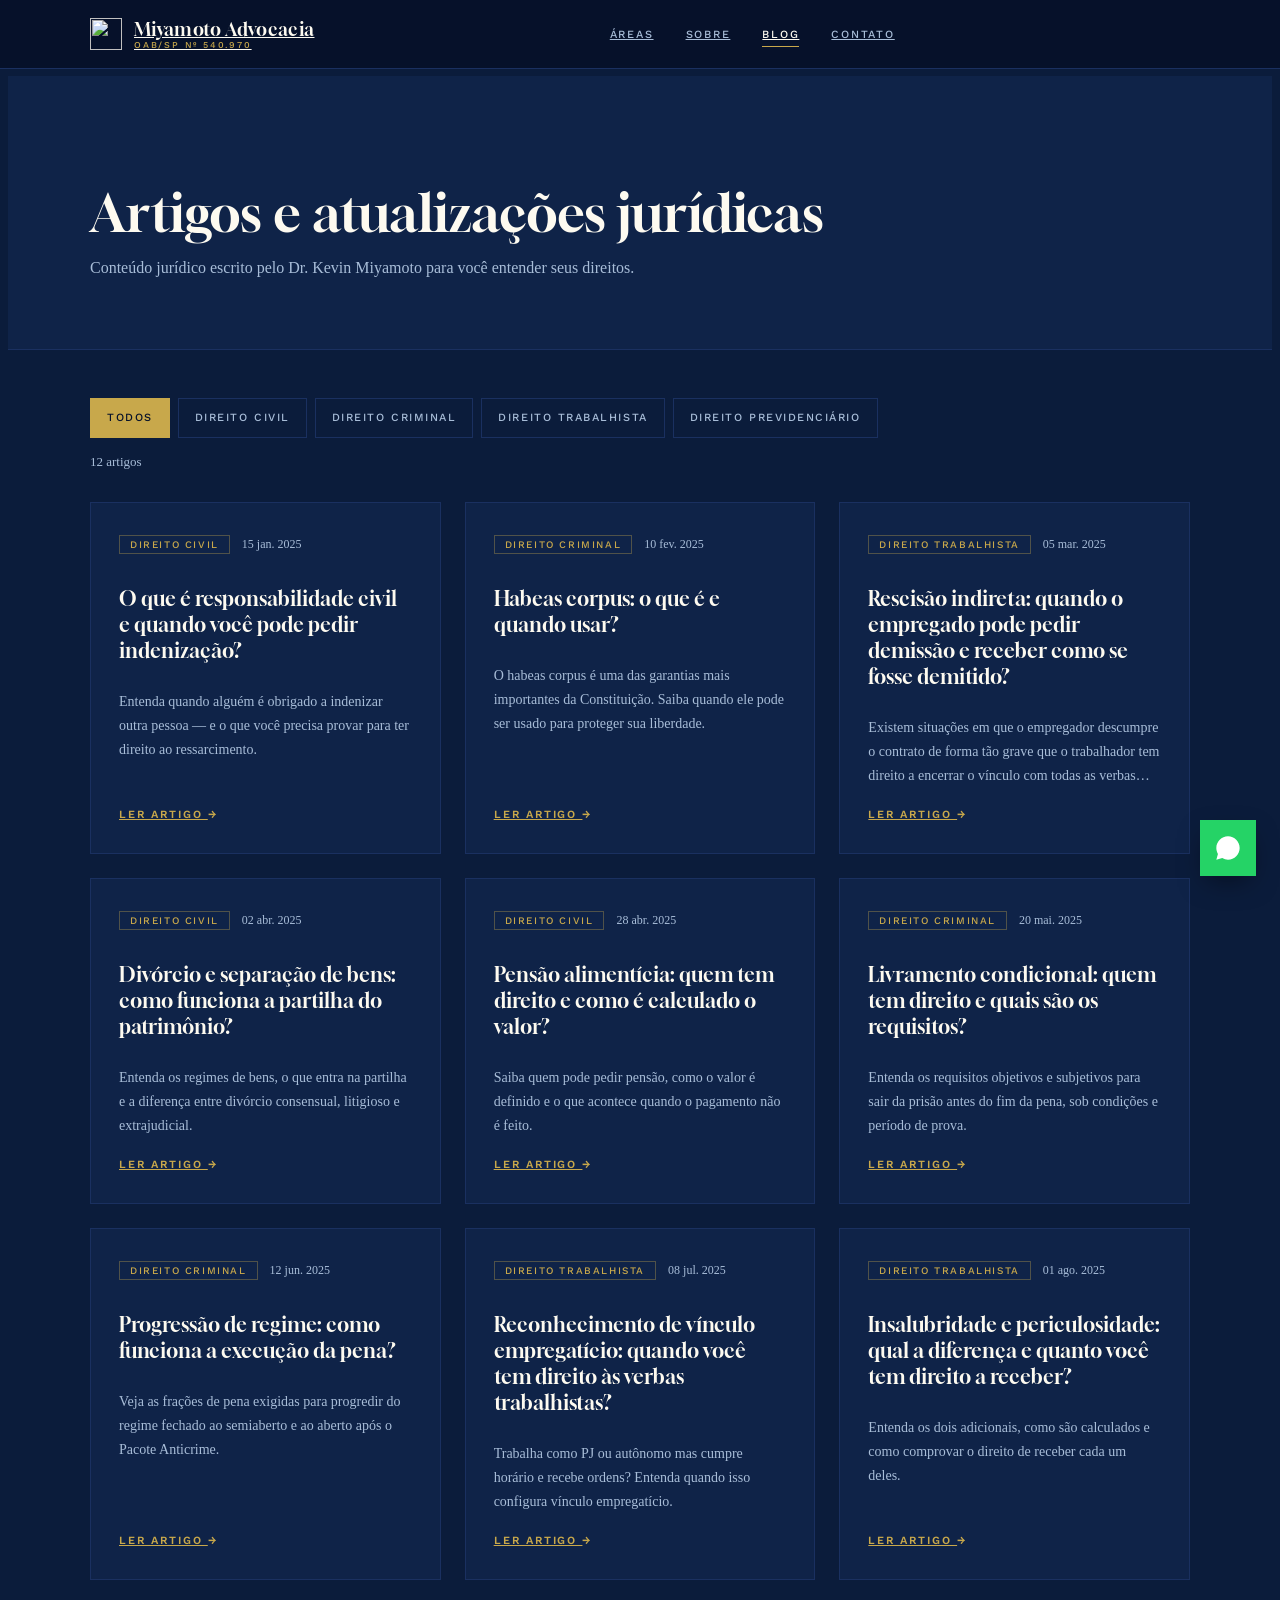
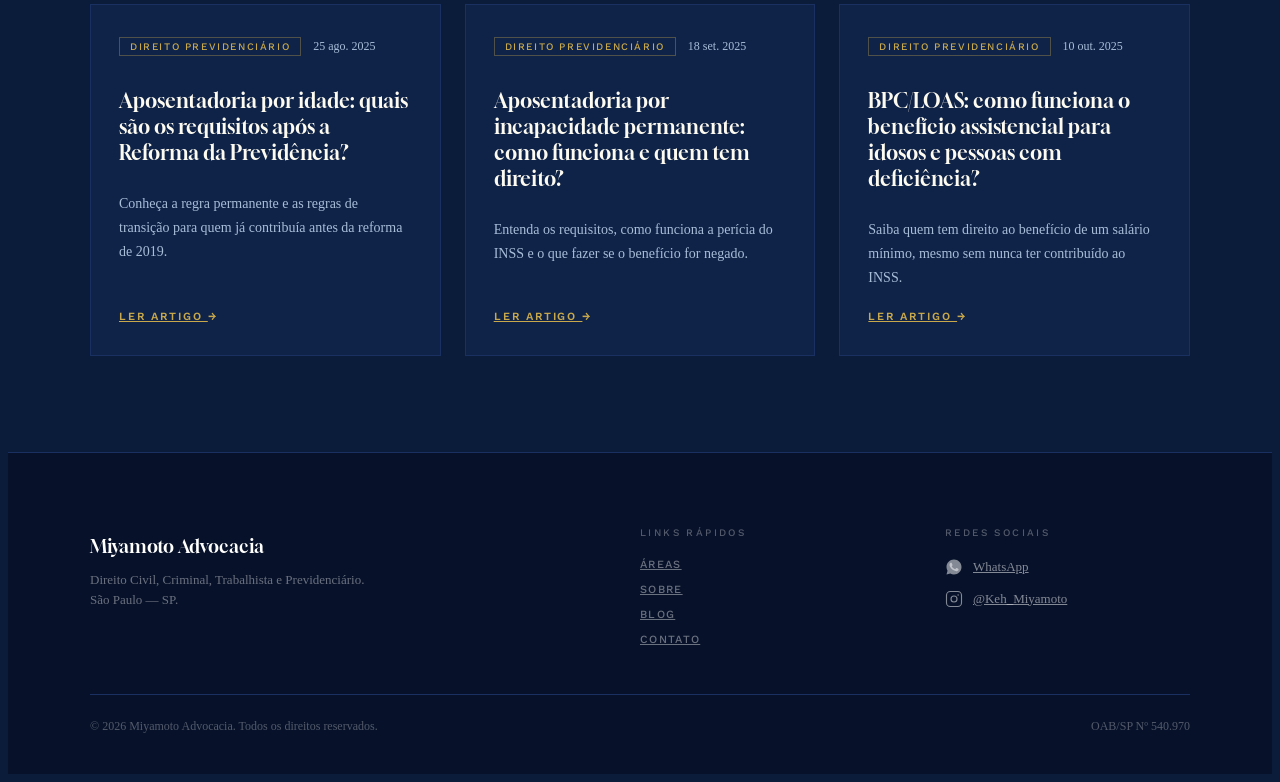
==== commit 6fcab5db: "Profissionaliza interface, botões e interações do site - Nova camada compartilhada (css/ui.css + js/" ====
--- a/blog/index.html
+++ b/blog/index.html
@@ -10,16 +10,22 @@
   <link rel="stylesheet" href="../css/variables.css">
   <link rel="stylesheet" href="../css/base.css">
   <link rel="stylesheet" href="../css/advocacia.css">
+  <link rel="stylesheet" href="../css/ui.css">
+  <link rel="icon" type="image/png" href="../assets/aureo_brasao_redondo.png">
 </head>
 <body>
+  <a class="skip-link" href="#blog-grid">Pular para os artigos</a>
 
   <nav class="nav" role="navigation" aria-label="Navegação principal">
     <div class="nav__inner">
-      <a href="../index.html" class="nav__logo-text">Miyamoto Advocacia</a>
-      <div class="nav__links" role="menubar">
+      <a href="../index.html" class="nav__logo" aria-label="Miyamoto Advocacia — início">
+        <img src="../assets/aureo_brasao_redondo.png" alt="">
+        <span class="nav__logo-text">Miyamoto Advocacia<span class="nav__logo-sub">OAB/SP Nº 540.970</span></span>
+      </a>
+      <div class="nav__links">
         <a href="../index.html#areas"   class="nav__link">Áreas</a>
         <a href="../index.html#sobre"   class="nav__link">Sobre</a>
-        <a href="index.html"           class="nav__link">Blog</a>
+        <a href="index.html"           class="nav__link active" aria-current="page">Blog</a>
         <a href="../index.html#contato" class="nav__link">Contato</a>
       </div>
       <div class="nav__right">
@@ -52,12 +58,13 @@
   <section class="blog-page">
     <div class="container">
       <div class="blog-filters" role="group" aria-label="Filtrar artigos por área">
-        <button class="blog-filter active" data-filter="todos" onclick="filterBlog(this,'todos')">Todos</button>
-        <button class="blog-filter" data-filter="civil" onclick="filterBlog(this,'civil')">Direito Civil</button>
-        <button class="blog-filter" data-filter="criminal" onclick="filterBlog(this,'criminal')">Direito Criminal</button>
-        <button class="blog-filter" data-filter="trabalhista" onclick="filterBlog(this,'trabalhista')">Direito Trabalhista</button>
-        <button class="blog-filter" data-filter="previdenciario" onclick="filterBlog(this,'previdenciario')">Direito Previdenciário</button>
-      </div>
+        <button class="blog-filter active" data-filter="todos" aria-pressed="true" onclick="filterBlog(this,'todos')">Todos</button>
+        <button class="blog-filter" data-filter="civil" aria-pressed="false" onclick="filterBlog(this,'civil')">Direito Civil</button>
+        <button class="blog-filter" data-filter="criminal" aria-pressed="false" onclick="filterBlog(this,'criminal')">Direito Criminal</button>
+        <button class="blog-filter" data-filter="trabalhista" aria-pressed="false" onclick="filterBlog(this,'trabalhista')">Direito Trabalhista</button>
+        <button class="blog-filter" data-filter="previdenciario" aria-pressed="false" onclick="filterBlog(this,'previdenciario')">Direito Previdenciário</button>
+      </div>
+      <p class="blog-filters__count" id="blog-count" aria-live="polite">12 artigos</p>
 
       <div class="blog__grid" id="blog-grid">
 
@@ -68,7 +75,7 @@
           </div>
           <h2 class="blog-card__title">O que é responsabilidade civil e quando você pode pedir indenização?</h2>
           <p class="blog-card__excerpt">Entenda quando alguém é obrigado a indenizar outra pessoa — e o que você precisa provar para ter direito ao ressarcimento.</p>
-          <a href="artigo-1.html" class="blog-card__link">Ler artigo →</a>
+          <a href="artigo-1.html" class="blog-card__link">Ler artigo <span class="arr" aria-hidden="true">→</span></a>
         </article>
 
         <article class="blog-card" data-category="criminal">
@@ -78,7 +85,7 @@
           </div>
           <h2 class="blog-card__title">Habeas corpus: o que é e quando usar?</h2>
           <p class="blog-card__excerpt">O habeas corpus é uma das garantias mais importantes da Constituição. Saiba quando ele pode ser usado para proteger sua liberdade.</p>
-          <a href="artigo-2.html" class="blog-card__link">Ler artigo →</a>
+          <a href="artigo-2.html" class="blog-card__link">Ler artigo <span class="arr" aria-hidden="true">→</span></a>
         </article>
 
         <article class="blog-card" data-category="trabalhista">
@@ -88,7 +95,7 @@
           </div>
           <h2 class="blog-card__title">Rescisão indireta: quando o empregado pode pedir demissão e receber como se fosse demitido?</h2>
           <p class="blog-card__excerpt">Existem situações em que o empregador descumpre o contrato de forma tão grave que o trabalhador tem direito a encerrar o vínculo com todas as verbas rescisórias.</p>
-          <a href="artigo-3.html" class="blog-card__link">Ler artigo →</a>
+          <a href="artigo-3.html" class="blog-card__link">Ler artigo <span class="arr" aria-hidden="true">→</span></a>
         </article>
 
         <article class="blog-card" data-category="civil">
@@ -98,7 +105,7 @@
           </div>
           <h2 class="blog-card__title">Divórcio e separação de bens: como funciona a partilha do patrimônio?</h2>
           <p class="blog-card__excerpt">Entenda os regimes de bens, o que entra na partilha e a diferença entre divórcio consensual, litigioso e extrajudicial.</p>
-          <a href="artigo-4.html" class="blog-card__link">Ler artigo →</a>
+          <a href="artigo-4.html" class="blog-card__link">Ler artigo <span class="arr" aria-hidden="true">→</span></a>
         </article>
 
         <article class="blog-card" data-category="civil">
@@ -108,7 +115,7 @@
           </div>
           <h2 class="blog-card__title">Pensão alimentícia: quem tem direito e como é calculado o valor?</h2>
           <p class="blog-card__excerpt">Saiba quem pode pedir pensão, como o valor é definido e o que acontece quando o pagamento não é feito.</p>
-          <a href="artigo-5.html" class="blog-card__link">Ler artigo →</a>
+          <a href="artigo-5.html" class="blog-card__link">Ler artigo <span class="arr" aria-hidden="true">→</span></a>
         </article>
 
         <article class="blog-card" data-category="criminal">
@@ -118,7 +125,7 @@
           </div>
           <h2 class="blog-card__title">Livramento condicional: quem tem direito e quais são os requisitos?</h2>
           <p class="blog-card__excerpt">Entenda os requisitos objetivos e subjetivos para sair da prisão antes do fim da pena, sob condições e período de prova.</p>
-          <a href="artigo-6.html" class="blog-card__link">Ler artigo →</a>
+          <a href="artigo-6.html" class="blog-card__link">Ler artigo <span class="arr" aria-hidden="true">→</span></a>
         </article>
 
         <article class="blog-card" data-category="criminal">
@@ -128,7 +135,7 @@
           </div>
           <h2 class="blog-card__title">Progressão de regime: como funciona a execução da pena?</h2>
           <p class="blog-card__excerpt">Veja as frações de pena exigidas para progredir do regime fechado ao semiaberto e ao aberto após o Pacote Anticrime.</p>
-          <a href="artigo-7.html" class="blog-card__link">Ler artigo →</a>
+          <a href="artigo-7.html" class="blog-card__link">Ler artigo <span class="arr" aria-hidden="true">→</span></a>
         </article>
 
         <article class="blog-card" data-category="trabalhista">
@@ -138,7 +145,7 @@
           </div>
           <h2 class="blog-card__title">Reconhecimento de vínculo empregatício: quando você tem direito às verbas trabalhistas?</h2>
           <p class="blog-card__excerpt">Trabalha como PJ ou autônomo mas cumpre horário e recebe ordens? Entenda quando isso configura vínculo empregatício.</p>
-          <a href="artigo-8.html" class="blog-card__link">Ler artigo →</a>
+          <a href="artigo-8.html" class="blog-card__link">Ler artigo <span class="arr" aria-hidden="true">→</span></a>
         </article>
 
         <article class="blog-card" data-category="trabalhista">
@@ -148,7 +155,7 @@
           </div>
           <h2 class="blog-card__title">Insalubridade e periculosidade: qual a diferença e quanto você tem direito a receber?</h2>
           <p class="blog-card__excerpt">Entenda os dois adicionais, como são calculados e como comprovar o direito de receber cada um deles.</p>
-          <a href="artigo-9.html" class="blog-card__link">Ler artigo →</a>
+          <a href="artigo-9.html" class="blog-card__link">Ler artigo <span class="arr" aria-hidden="true">→</span></a>
         </article>
 
         <article class="blog-card" data-category="previdenciario">
@@ -158,7 +165,7 @@
           </div>
           <h2 class="blog-card__title">Aposentadoria por idade: quais são os requisitos após a Reforma da Previdência?</h2>
           <p class="blog-card__excerpt">Conheça a regra permanente e as regras de transição para quem já contribuía antes da reforma de 2019.</p>
-          <a href="artigo-10.html" class="blog-card__link">Ler artigo →</a>
+          <a href="artigo-10.html" class="blog-card__link">Ler artigo <span class="arr" aria-hidden="true">→</span></a>
         </article>
 
         <article class="blog-card" data-category="previdenciario">
@@ -168,7 +175,7 @@
           </div>
           <h2 class="blog-card__title">Aposentadoria por incapacidade permanente: como funciona e quem tem direito?</h2>
           <p class="blog-card__excerpt">Entenda os requisitos, como funciona a perícia do INSS e o que fazer se o benefício for negado.</p>
-          <a href="artigo-11.html" class="blog-card__link">Ler artigo →</a>
+          <a href="artigo-11.html" class="blog-card__link">Ler artigo <span class="arr" aria-hidden="true">→</span></a>
         </article>
 
         <article class="blog-card" data-category="previdenciario">
@@ -178,7 +185,7 @@
           </div>
           <h2 class="blog-card__title">BPC/LOAS: como funciona o benefício assistencial para idosos e pessoas com deficiência?</h2>
           <p class="blog-card__excerpt">Saiba quem tem direito ao benefício de um salário mínimo, mesmo sem nunca ter contribuído ao INSS.</p>
-          <a href="artigo-12.html" class="blog-card__link">Ler artigo →</a>
+          <a href="artigo-12.html" class="blog-card__link">Ler artigo <span class="arr" aria-hidden="true">→</span></a>
         </article>
 
       </div>
@@ -216,18 +223,20 @@
         </div>
       </div>
       <div class="footer__bottom">
-        <span>© 2025 Miyamoto Advocacia. Todos os direitos reservados.</span>
+        <span>© <span data-year>2026</span> Miyamoto Advocacia. Todos os direitos reservados.</span>
         <span>OAB/SP Nº 540.970</span>
       </div>
     </div>
   </footer>
 
   <a href="https://wa.me/5511966180656" class="whatsapp-fab" target="_blank" rel="noopener" aria-label="Falar no WhatsApp">
-    <svg viewBox="0 0 24 24"><path d="M17.472 14.382c-.297-.149-1.758-.867-2.03-.967-.273-.099-.471-.148-.67.15-.197.297-.767.966-.94 1.164-.173.199-.347.223-.644.075-.297-.15-1.255-.463-2.39-1.475-.883-.788-1.48-1.761-1.653-2.059-.173-.297-.018-.458.13-.606.134-.133.298-.347.446-.52.149-.174.198-.298.298-.497.099-.198.05-.371-.025-.52-.075-.149-.669-1.612-.916-2.207-.242-.579-.487-.5-.669-.51-.173-.008-.371-.01-.57-.01-.198 0-.52.074-.792.372-.272.297-1.04 1.016-1.04 2.479 0 1.462 1.065 2.875 1.213 3.074.149.198 2.096 3.2 5.077 4.487.709.306 1.262.489 1.694.625.712.227 1.36.195 1.871.118.571-.085 1.758-.719 2.006-1.413.248-.694.248-1.289.173-1.413-.074-.124-.272-.198-.57-.347z"/><path d="M12 2C6.48 2 2 6.48 2 12c0 1.85.5 3.58 1.37 5.07L2 22l5.09-1.34A9.94 9.94 0 0012 22c5.52 0 10-4.48 10-10S17.52 2 12 2z"/></svg>
-    <span class="whatsapp-fab__tooltip">Falar no WhatsApp</span>
+    <svg viewBox="0 0 24 24" aria-hidden="true"><path d="M17.472 14.382c-.297-.149-1.758-.867-2.03-.967-.273-.099-.471-.148-.67.15-.197.297-.767.966-.94 1.164-.173.199-.347.223-.644.075-.297-.15-1.255-.463-2.39-1.475-.883-.788-1.48-1.761-1.653-2.059-.173-.297-.018-.458.13-.606.134-.133.298-.347.446-.52.149-.174.198-.298.298-.497.099-.198.05-.371-.025-.52-.075-.149-.669-1.612-.916-2.207-.242-.579-.487-.5-.669-.51-.173-.008-.371-.01-.57-.01-.198 0-.52.074-.792.372-.272.297-1.04 1.016-1.04 2.479 0 1.462 1.065 2.875 1.213 3.074.149.198 2.096 3.2 5.077 4.487.709.306 1.262.489 1.694.625.712.227 1.36.195 1.871.118.571-.085 1.758-.719 2.006-1.413.248-.694.248-1.289.173-1.413-.074-.124-.272-.198-.57-.347z"/><path d="M12 2C6.48 2 2 6.48 2 12c0 1.85.5 3.58 1.37 5.07L2 22l5.09-1.34A9.94 9.94 0 0012 22c5.52 0 10-4.48 10-10S17.52 2 12 2z"/></svg>
+    <span class="pulse"></span>
+    <span class="tip">Falar no WhatsApp</span>
   </a>
 
   <script src="../js/nav.js"></script>
   <script src="../js/blog.js"></script>
+  <script src="../js/ui.js"></script>
 </body>
 </html>
--- a/css/variables.css
+++ b/css/variables.css
@@ -0,0 +1,53 @@
+:root {
+  /* ── PALETA BASE (compartilhada) ── */
+  --gold:           #C8A84B;
+  --gold-light:     #E4C76B;
+  --gold-pale:      #F5E6B8;
+  --navy-deep:      #07122A;
+  --navy-primary:   #0B1C3B;
+  --navy-secondary: #0F2348;
+  --border-navy:    #1A3060;
+  --border-gold:    #C8A84B;
+  --white:          #FFFFFF;
+  --white-soft:     #F8F7F4;
+  --white-muted:    rgba(255,255,255,0.08);
+
+  /* ── TEMA ADVOCACIA ── */
+  --adv-bg:           #0B1C3B;
+  --adv-bg-alt:       #0F2348;
+  --adv-bg-dark:      #07122A;
+  --adv-text:         #FDFAF0;
+  --adv-text-muted:   #A8BDD8;
+  --adv-border:       #1A3060;
+  --adv-border-dark:  #1A3060;
+
+  /* ── TEMA ÁUREO ── */
+  --bg-primary:     #0B1C3B;
+  --bg-secondary:   #0F2348;
+  --bg-deep:        #07122A;
+  --text-primary:   #FDFAF0;
+  --text-secondary: #A8BDD8;
+  --text-muted:     #4A6898;
+  --border-default: #1A3060;
+  --border-subtle:  rgba(26, 48, 96, 0.6);
+
+  /* ── TIPOGRAFIA ── */
+  --font-display: 'Gloock', serif;
+  --font-elegant: 'Poiret One', sans-serif;
+  --font-ui:      'Work Sans', sans-serif;
+
+  /* ── ESCALA ── */
+  --text-hero:    clamp(48px, 7vw, 88px);
+  --text-h1:      clamp(32px, 5vw, 52px);
+  --text-h2:      clamp(24px, 3.5vw, 36px);
+  --text-h3:      22px;
+  --text-tagline: clamp(14px, 2vw, 20px);
+  --text-body:    15px;
+  --text-label:   11px;
+
+  /* ── LAYOUT ── */
+  --radius:        0px;
+  --transition:    200ms ease;
+  --container-max: 1100px;
+  --section-gap:   96px;
+}
--- a/css/advocacia.css
+++ b/css/advocacia.css
@@ -10,7 +10,7 @@
 /* NAVEGAÇÃO */
 .nav {
   position: fixed; top: 0; left: 0; right: 0; z-index: 100;
-  background: var(--adv-bg-alt);
+  background: rgba(7,18,42,.94); backdrop-filter: blur(10px); -webkit-backdrop-filter: blur(10px);
   border-bottom: 1px solid var(--adv-border);
   height: 68px; display: flex; align-items: center;
 }
@@ -462,4 +462,55 @@
 .artigo-cta-box__body { font-weight: 400; font-size: 14px; color: rgba(255,255,255,0.7); line-height: 1.7; margin-bottom: 20px; }
 
 .artigos-relacionados { background: var(--adv-bg-alt); border-top: 1px solid var(--adv-border); padding: var(--section-gap) 0; }
-.artigos-relacionados__title { font-size: var(--text-h2); color: var(--adv-text); margin-bottom: 32px; }+.artigos-relacionados__title { font-size: var(--text-h2); color: var(--adv-text); margin-bottom: 32px; }
+/* ── Refinamentos de interface (blog) ── */
+.nav__logo { display: flex; align-items: center; gap: 12px; color: var(--adv-text); }
+.nav__logo img { width: 32px; height: 32px; object-fit: contain; }
+.nav__logo-sub { display: block; font-family: var(--font-ui); font-size: 9px; font-weight: 500; letter-spacing: .2em; color: var(--gold); }
+.nav__link { position: relative; padding: 8px 0; }
+.nav__link::after {
+  content: ''; position: absolute; left: 0; right: 0; bottom: 2px; height: 1px; background: var(--gold);
+  transform: scaleX(0); transform-origin: left; transition: transform 350ms cubic-bezier(.22,.7,.2,1);
+}
+.nav__link:hover, .nav__link.active { color: var(--adv-text); }
+.nav__link:hover::after, .nav__link.active::after { transform: scaleX(1); }
+.nav__mobile { background: var(--adv-bg-dark); }
+
+.blog-page-hero { padding: 72px 0 56px; }
+.blog-page-hero__title { color: var(--adv-text); }
+
+.blog-filter { min-height: 40px; }
+.blog-filter:hover { color: var(--adv-text); border-color: rgba(200,168,75,.6); }
+.blog-filter.active, .blog-filter[aria-pressed="true"] { background: var(--gold); border-color: var(--gold); color: var(--navy-deep); }
+.blog-filters__count { margin: -24px 0 32px; font-size: 13px; color: var(--adv-text-muted); }
+
+.blog-card {
+  position: relative; display: flex; flex-direction: column;
+  border: 1px solid var(--adv-border); border-left: 1px solid var(--adv-border);
+  padding: 32px 28px;
+  transition: border-color 350ms, transform 500ms cubic-bezier(.22,.7,.2,1), box-shadow 500ms;
+}
+.blog-card::before {
+  content: ''; position: absolute; left: -1px; right: -1px; top: -1px; height: 2px; background: var(--gold);
+  transform: scaleX(0); transform-origin: left; transition: transform 500ms cubic-bezier(.22,.7,.2,1);
+}
+.blog-card:hover, .blog-card:focus-within {
+  border-color: rgba(200,168,75,.45); transform: translateY(-4px);
+  box-shadow: 0 24px 48px -28px rgba(0,0,0,.8);
+}
+.blog-card:hover::before, .blog-card:focus-within::before { transform: scaleX(1); }
+.blog-card__tag { background: transparent; border-color: rgba(200,168,75,.35); }
+.blog-card__title { font-size: 20px; transition: color 300ms; }
+.blog-card:hover .blog-card__title { color: var(--gold-light); }
+.blog-card__link {
+  margin-top: auto; font-weight: 600; font-size: 11px; letter-spacing: .18em; text-transform: uppercase;
+}
+.blog-card__link::after { content: ''; position: absolute; inset: 0; }
+.blog-card__link:hover { opacity: 1; }
+.blog-card__link .arr { display: inline-block; transition: transform 360ms cubic-bezier(.22,.7,.2,1); }
+.blog-card:hover .blog-card__link .arr { transform: translateX(4px); }
+.blog-card.is-entering { animation: cardIn 420ms cubic-bezier(.22,.7,.2,1) both; }
+@keyframes cardIn { from { opacity: 0; transform: translateY(10px); } }
+
+.footer__link, .footer__social-item { transition: color var(--transition); }
+.blog-page { padding: 8px 0 var(--section-gap); }
--- a/css/ui.css
+++ b/css/ui.css
@@ -0,0 +1,159 @@
+/* ════════════════════════════════════════════════
+   MIYAMOTO ADVOCACIA — Camada de interface compartilhada
+   Botões, links, foco, navegação, cards e WhatsApp.
+   Carregada por último em todas as páginas.
+   ════════════════════════════════════════════════ */
+
+:root {
+  --ui-gold:      #C8A84B;
+  --ui-gold-hi:   #E2C877;
+  --ui-navy:      #0B1C3B;
+  --ui-navy-dark: #07122A;
+  --ui-cream:     #FDFAF0;
+  --ui-mist:      #A8BDD8;
+  --ui-line:      rgba(200,168,75,.16);
+  --ui-ease:      cubic-bezier(.22,.7,.2,1);
+  --ui-fast:      180ms;
+  --ui-med:       360ms;
+}
+
+/* ── Acessibilidade ─────────────────────────────── */
+.skip-link {
+  position: fixed; top: 12px; left: 12px; z-index: 2000;
+  background: var(--ui-gold); color: var(--ui-navy-dark);
+  font: 600 12px/1 'Work Sans', sans-serif; letter-spacing: .14em; text-transform: uppercase;
+  padding: 14px 18px; transform: translateY(-160%);
+  transition: transform var(--ui-fast) var(--ui-ease);
+}
+.skip-link:focus { transform: none; color: var(--ui-navy-dark); }
+
+:where(a, button, input, select, textarea, summary, [tabindex]):focus-visible {
+  outline: 2px solid var(--ui-gold-hi);
+  outline-offset: 3px;
+}
+
+/* ── Botões ─────────────────────────────────────── */
+.btn {
+  position: relative; isolation: isolate; overflow: hidden;
+  display: inline-flex; align-items: center; justify-content: center; gap: 12px;
+  min-height: 52px; padding: 0 30px;
+  font-family: 'Work Sans', sans-serif; font-weight: 600; font-size: 12px;
+  letter-spacing: .16em; text-transform: uppercase; line-height: 1.2; text-align: center;
+  border: 1px solid transparent; border-radius: 0; cursor: pointer;
+  -webkit-tap-highlight-color: transparent;
+  transition:
+    color var(--ui-fast) var(--ui-ease),
+    background-color var(--ui-fast) var(--ui-ease),
+    border-color var(--ui-fast) var(--ui-ease),
+    box-shadow var(--ui-med) var(--ui-ease),
+    transform var(--ui-fast) var(--ui-ease);
+}
+.btn:active { transform: translateY(1px); }
+.btn svg { width: 17px; height: 17px; flex-shrink: 0; }
+
+.btn .arr { display: inline-block; transition: transform var(--ui-med) var(--ui-ease); }
+.btn:hover .arr, .btn:focus-visible .arr { transform: translateX(5px); }
+
+/* Principal: dourado sólido */
+.btn-solid, .btn.btn-primary {
+  background: var(--ui-gold); border-color: var(--ui-gold); color: var(--ui-navy-dark);
+  box-shadow: inset 0 1px 0 rgba(255,255,255,.28);
+}
+.btn-solid:hover, .btn.btn-primary:hover {
+  background: var(--ui-gold-hi); border-color: var(--ui-gold-hi); color: var(--ui-navy-dark);
+  box-shadow: inset 0 1px 0 rgba(255,255,255,.35), 0 14px 32px -14px rgba(200,168,75,.75);
+}
+
+/* Secundário: contorno com preenchimento que corre da esquerda */
+.btn-ghost {
+  background: transparent; border-color: rgba(200,168,75,.65); color: var(--ui-gold);
+  padding: 0 30px;
+}
+.btn-ghost::before {
+  content: ''; position: absolute; inset: 0; z-index: -1;
+  background: var(--ui-gold);
+  transform: scaleX(0); transform-origin: right center;
+  transition: transform 440ms var(--ui-ease);
+}
+.btn-ghost:hover, .btn-ghost:focus-visible { color: var(--ui-navy-dark); border-color: var(--ui-gold); background: transparent; }
+.btn-ghost:hover::before, .btn-ghost:focus-visible::before { transform: scaleX(1); transform-origin: left center; }
+
+/* Botão na caixa lateral dos artigos: largura estreita */
+.cta-box .btn { padding: 0 18px; letter-spacing: .1em; white-space: nowrap; }
+
+@media (max-width: 479px) {
+  .btn { width: 100%; }
+}
+
+/* ── Links de texto com seta ────────────────────── */
+.link-arrow {
+  display: inline-flex; align-items: center; gap: 10px;
+  font-family: 'Work Sans', sans-serif; font-weight: 600; font-size: 11px;
+  letter-spacing: .18em; text-transform: uppercase; color: var(--ui-gold);
+  padding: 6px 0; background-image: linear-gradient(currentColor, currentColor);
+  background-size: 0 1px; background-repeat: no-repeat; background-position: 0 100%;
+  transition: background-size var(--ui-med) var(--ui-ease), color var(--ui-fast);
+}
+.link-arrow:hover, .link-arrow:focus-visible { background-size: 100% 1px; color: var(--ui-gold-hi); }
+.link-arrow .arr, .r .arr { display: inline-block; transition: transform var(--ui-med) var(--ui-ease); }
+.link-arrow:hover .arr, .link-arrow:focus-visible .arr { transform: translateX(4px); }
+
+/* ── Barra de progresso de leitura (artigos) ────── */
+.read-progress {
+  position: fixed; top: 0; left: 0; right: 0; height: 2px; z-index: 1001;
+  background: var(--ui-gold); transform-origin: 0 50%; transform: scaleX(0);
+  pointer-events: none;
+}
+
+/* ── WhatsApp flutuante ─────────────────────────── */
+.wa, .whatsapp-fab {
+  position: fixed; right: 24px; bottom: 24px; z-index: 800;
+  width: 56px; height: 56px; border-radius: 0;
+  display: flex; align-items: center; justify-content: center;
+  background: #25D366; color: #fff;
+  box-shadow: 0 10px 28px -8px rgba(0,0,0,.55);
+  animation: none;
+  transition: transform var(--ui-fast) var(--ui-ease), box-shadow var(--ui-med) var(--ui-ease), opacity var(--ui-med), visibility var(--ui-med);
+}
+.wa:hover, .whatsapp-fab:hover { transform: translateY(-2px); box-shadow: 0 16px 34px -10px rgba(0,0,0,.6); }
+.wa svg, .whatsapp-fab svg { width: 28px; height: 28px; fill: #fff; stroke: none; }
+.wa .pulse, .whatsapp-fab .pulse {
+  position: absolute; inset: 0; z-index: -1; background: #25D366;
+  animation: uiPulse 2.4s ease-out 3s 3 both;
+}
+@keyframes uiPulse {
+  0%   { transform: scale(1);   opacity: .5; }
+  70%  { transform: scale(1.7); opacity: 0; }
+  100% { transform: scale(1.7); opacity: 0; }
+}
+.wa .tip, .whatsapp-fab .tip, .whatsapp-fab__tooltip {
+  position: absolute; right: calc(100% + 12px); top: 50%;
+  transform: translate(6px, -50%); white-space: nowrap;
+  background: var(--ui-navy-dark); color: var(--ui-cream);
+  border: 1px solid var(--ui-line);
+  font: 500 12px/1 'Work Sans', sans-serif; letter-spacing: .04em;
+  padding: 10px 14px; opacity: 0; pointer-events: none;
+  transition: opacity var(--ui-fast), transform var(--ui-med) var(--ui-ease);
+}
+.wa:hover .tip, .wa:focus-visible .tip,
+.whatsapp-fab:hover .tip, .whatsapp-fab:focus-visible .tip,
+.whatsapp-fab:hover .whatsapp-fab__tooltip, .whatsapp-fab:focus-visible .whatsapp-fab__tooltip {
+  opacity: 1; transform: translate(0, -50%);
+}
+.fab-hidden { opacity: 0 !important; visibility: hidden; transform: translateY(12px) !important; }
+@media (hover: none) { .wa .tip, .whatsapp-fab .tip, .whatsapp-fab__tooltip { display: none; } }
+
+/* ── Botão de menu (hambúrguer → X) ─────────────── */
+.menu-btn span, .nav__burger-line { transition: transform var(--ui-med) var(--ui-ease), opacity var(--ui-fast); }
+.menu-btn[aria-expanded="true"] span:nth-child(1) { transform: translateY(6.5px) rotate(45deg); }
+.menu-btn[aria-expanded="true"] span:nth-child(2) { opacity: 0; }
+.menu-btn[aria-expanded="true"] span:nth-child(3) { transform: translateY(-6.5px) rotate(-45deg); }
+
+/* ── Movimento reduzido ─────────────────────────── */
+@media (prefers-reduced-motion: reduce) {
+  *, *::before, *::after {
+    animation-duration: .01ms !important; animation-iteration-count: 1 !important;
+    transition-duration: .01ms !important; scroll-behavior: auto !important;
+  }
+  .read-progress { display: none; }
+}
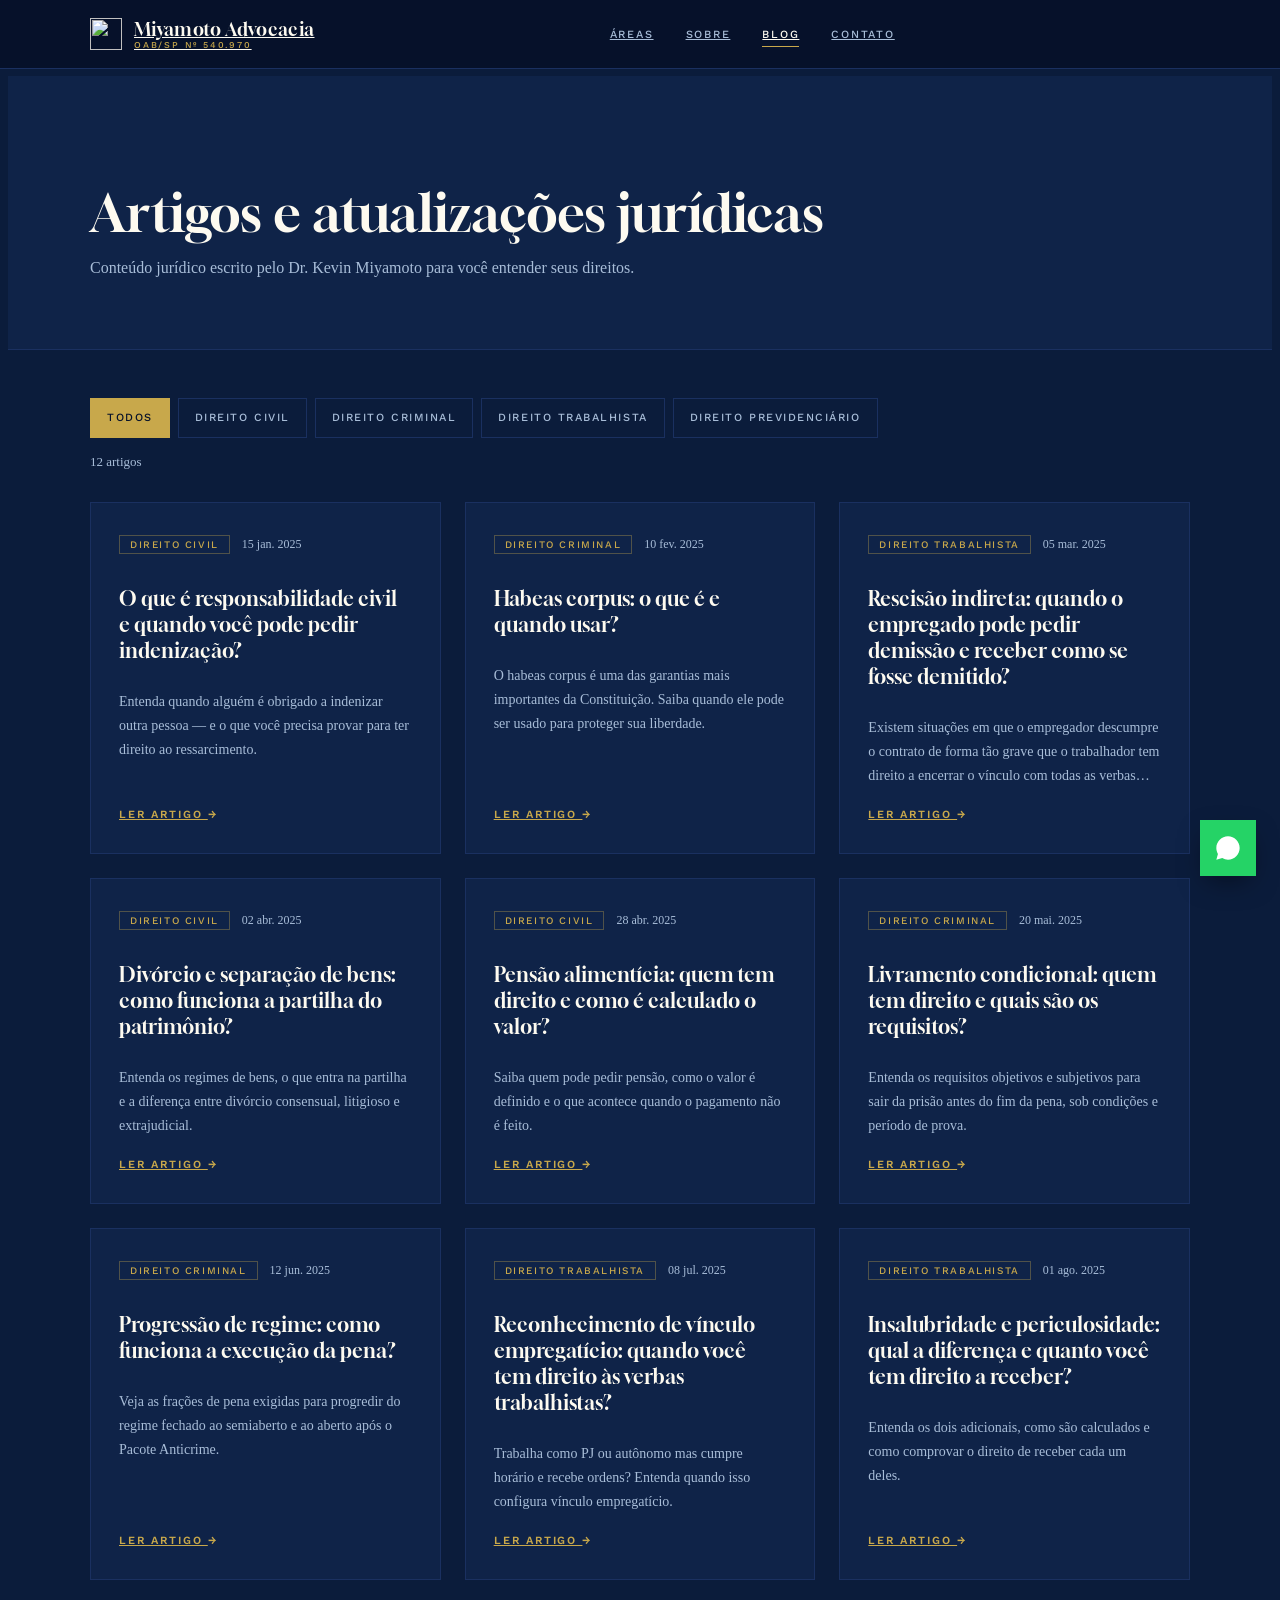
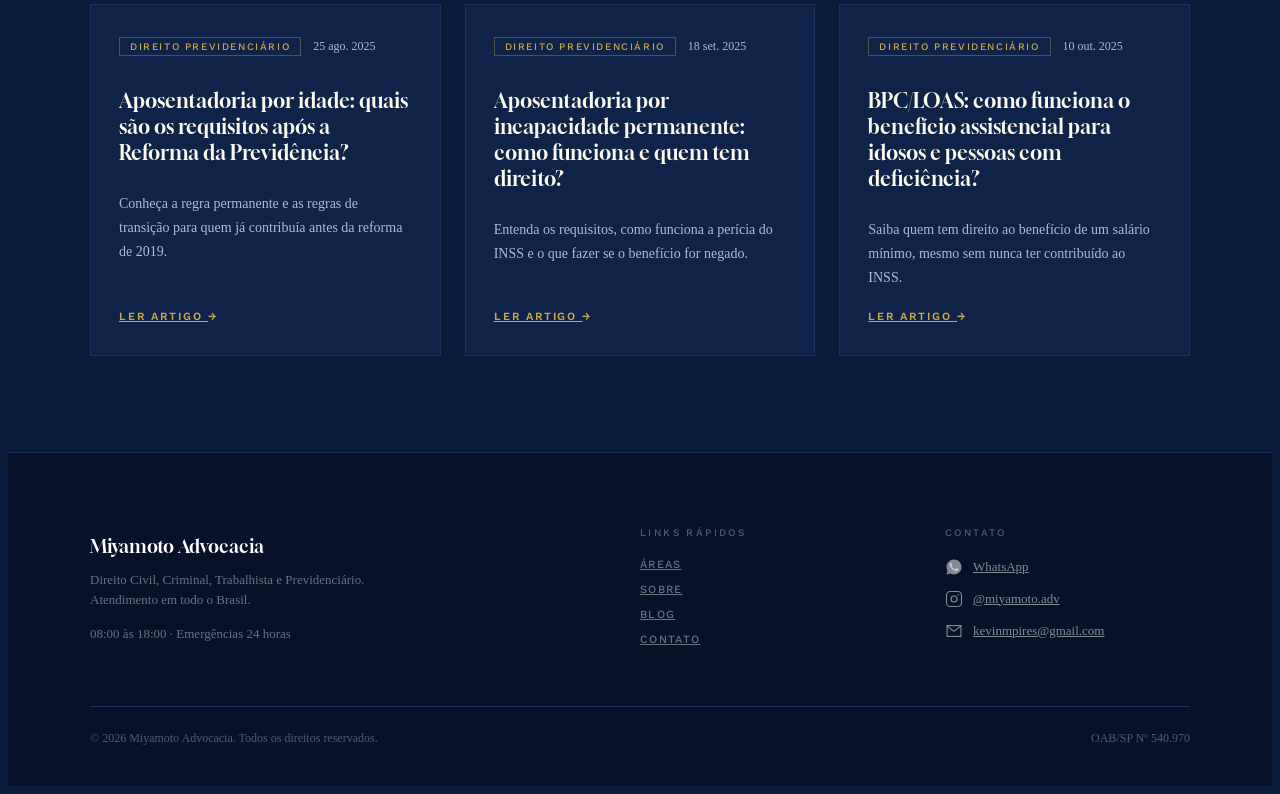
==== commit 70a238b9: "Troca fundo estrelado por linhas finas e atualiza dados de contato - Remove as estrelas animadas (ca" ====
--- a/blog/index.html
+++ b/blog/index.html
@@ -197,7 +197,8 @@
       <div class="footer__inner">
         <div>
           <p class="footer__brand-name">Miyamoto Advocacia</p>
-          <p class="footer__brand-desc">Direito Civil, Criminal, Trabalhista e Previdenciário. São Paulo — SP.</p>
+          <p class="footer__brand-desc">Direito Civil, Criminal, Trabalhista e Previdenciário. Atendimento em todo o Brasil.</p>
+          <p class="footer__brand-desc" style="margin-top:10px">08:00 às 18:00 · Emergências 24 horas</p>
         </div>
         <div>
           <p class="footer__col-title">Links rápidos</p>
@@ -209,15 +210,19 @@
           </nav>
         </div>
         <div>
-          <p class="footer__col-title">Redes sociais</p>
+          <p class="footer__col-title">Contato</p>
           <div class="footer__social">
             <a href="https://wa.me/5511966180656" class="footer__social-item" target="_blank" rel="noopener">
               <svg class="footer__social-icon" viewBox="0 0 24 24"><path d="M17.472 14.382c-.297-.149-1.758-.867-2.03-.967-.273-.099-.471-.148-.67.15-.197.297-.767.966-.94 1.164-.173.199-.347.223-.644.075-.297-.15-1.255-.463-2.39-1.475-.883-.788-1.48-1.761-1.653-2.059-.173-.297-.018-.458.13-.606.134-.133.298-.347.446-.52.149-.174.198-.298.298-.497.099-.198.05-.371-.025-.52-.075-.149-.669-1.612-.916-2.207-.242-.579-.487-.5-.669-.51-.173-.008-.371-.01-.57-.01-.198 0-.52.074-.792.372-.272.297-1.04 1.016-1.04 2.479 0 1.462 1.065 2.875 1.213 3.074.149.198 2.096 3.2 5.077 4.487.709.306 1.262.489 1.694.625.712.227 1.36.195 1.871.118.571-.085 1.758-.719 2.006-1.413.248-.694.248-1.289.173-1.413-.074-.124-.272-.198-.57-.347z"/><path d="M12 2C6.48 2 2 6.48 2 12c0 1.85.5 3.58 1.37 5.07L2 22l5.09-1.34A9.94 9.94 0 0012 22c5.52 0 10-4.48 10-10S17.52 2 12 2z"/></svg>
               WhatsApp
             </a>
-            <a href="https://instagram.com/Keh_Miyamoto" class="footer__social-item" target="_blank" rel="noopener">
+            <a href="https://instagram.com/miyamoto.adv" class="footer__social-item" target="_blank" rel="noopener">
               <svg class="footer__social-icon" viewBox="0 0 24 24"><rect x="2" y="2" width="20" height="20" rx="5" fill="none" stroke="currentColor" stroke-width="1.5"/><circle cx="12" cy="12" r="4" fill="none" stroke="currentColor" stroke-width="1.5"/><circle cx="17.5" cy="6.5" r="1" fill="currentColor"/></svg>
-              @Keh_Miyamoto
+              @miyamoto.adv
+            </a>
+            <a href="mailto:kevinmpires@gmail.com" class="footer__social-item">
+              <svg class="footer__social-icon" viewBox="0 0 24 24" aria-hidden="true"><rect x="2.75" y="4.75" width="18.5" height="14.5" fill="none" stroke="currentColor" stroke-width="1.5"/><path d="M3 5.5l9 7 9-7" fill="none" stroke="currentColor" stroke-width="1.5"/></svg>
+              kevinmpires@gmail.com
             </a>
           </div>
         </div>
